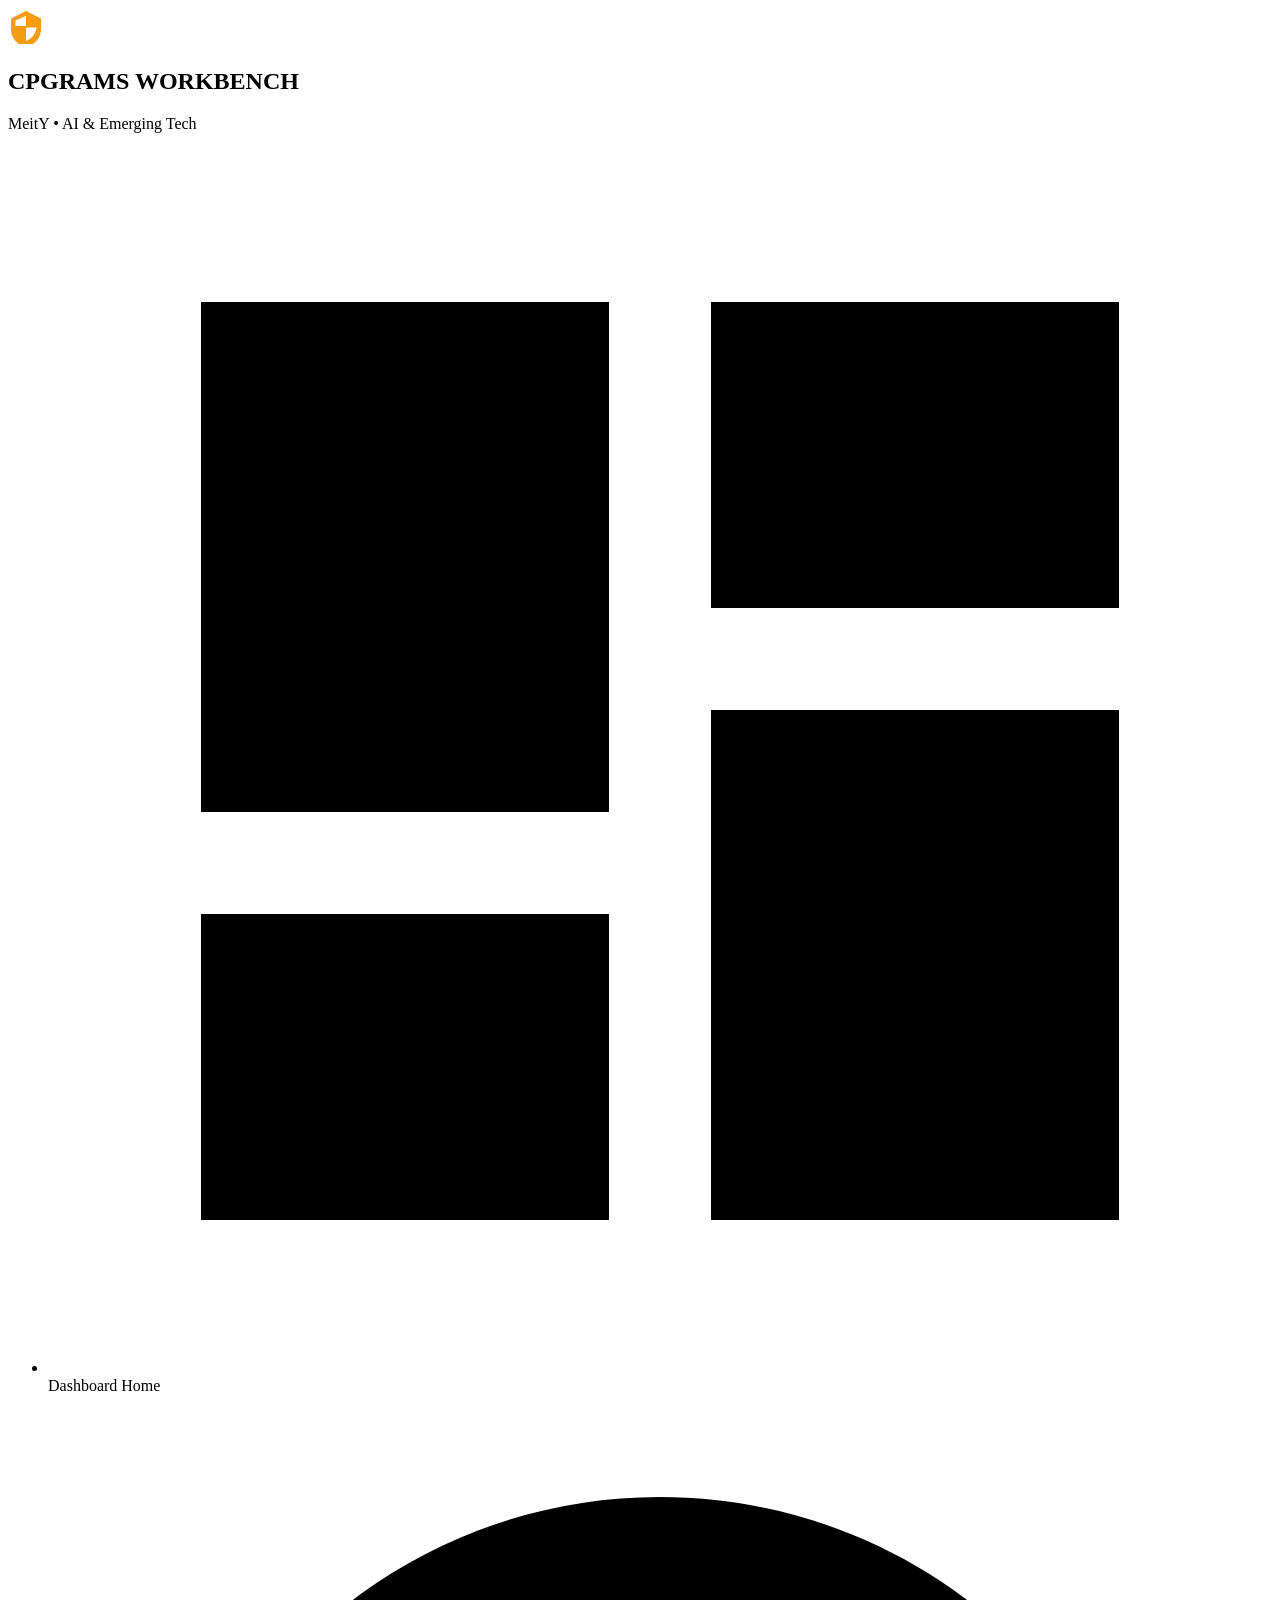
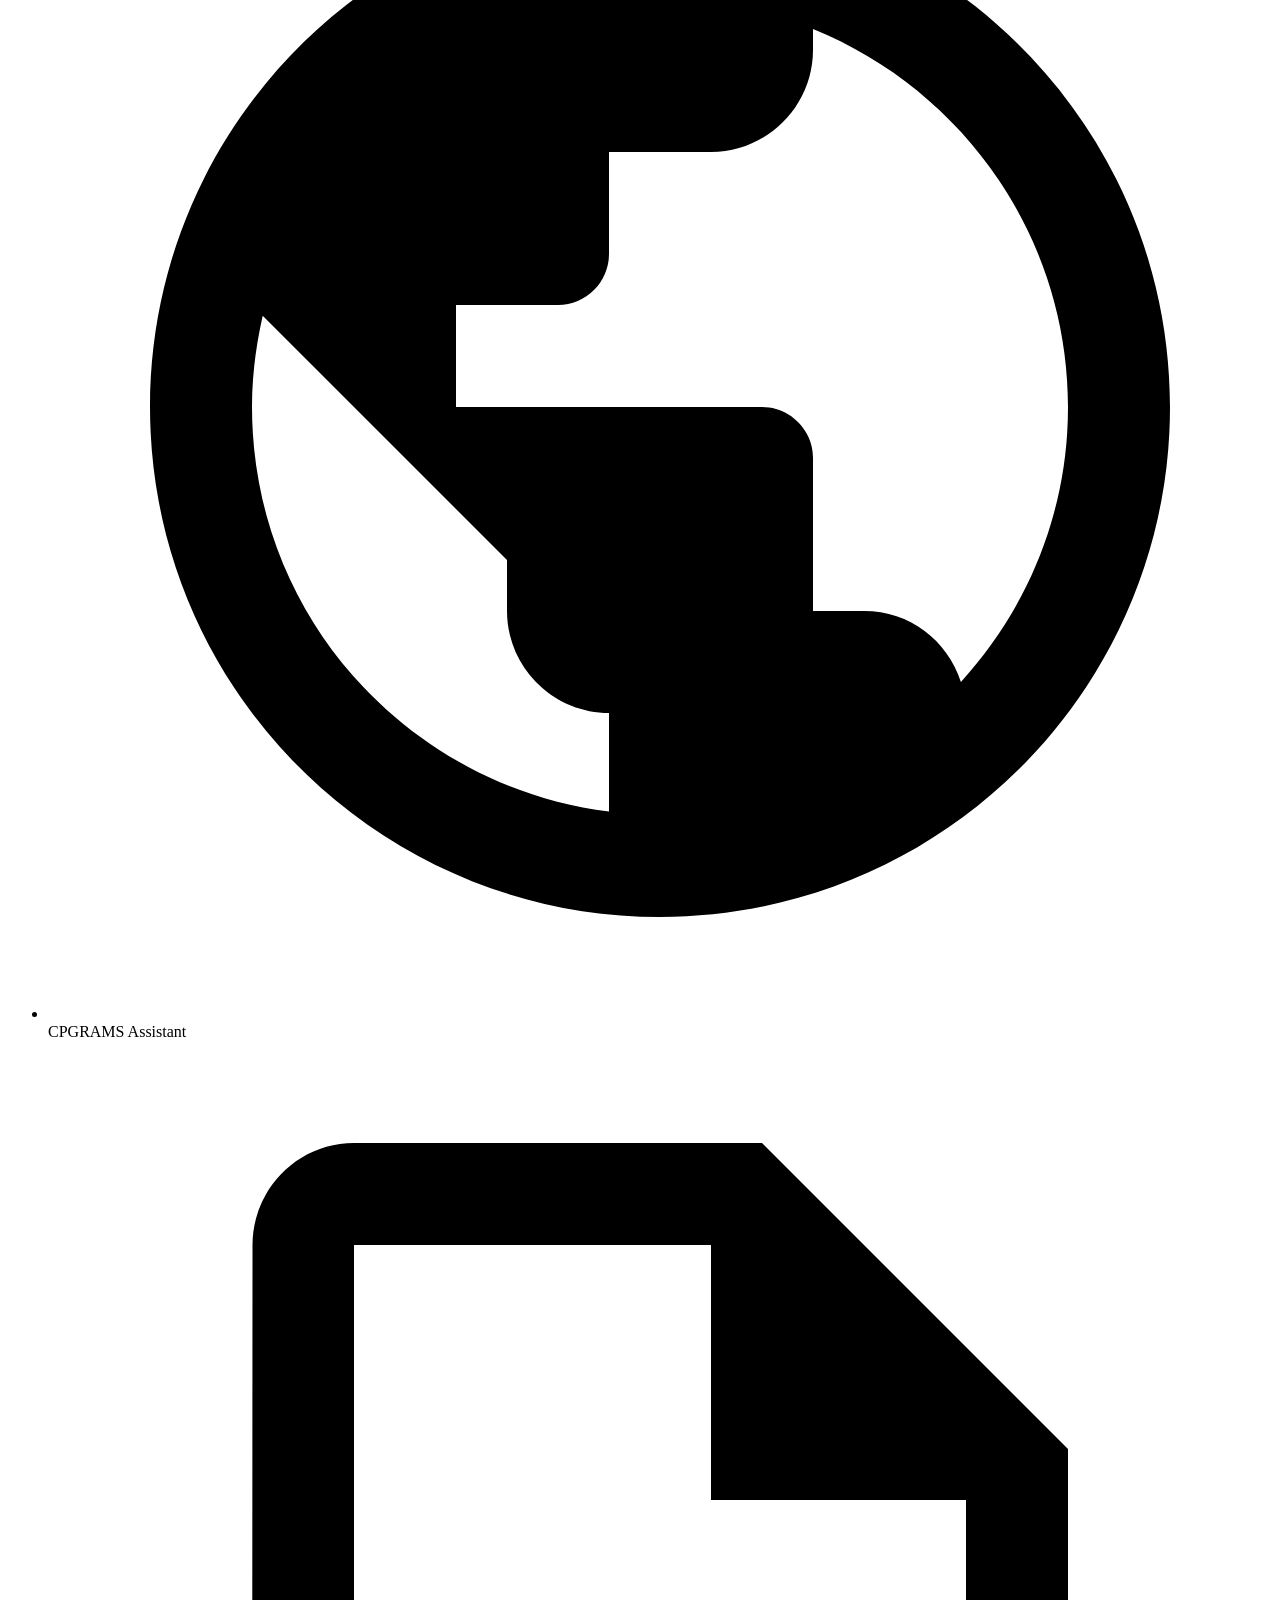
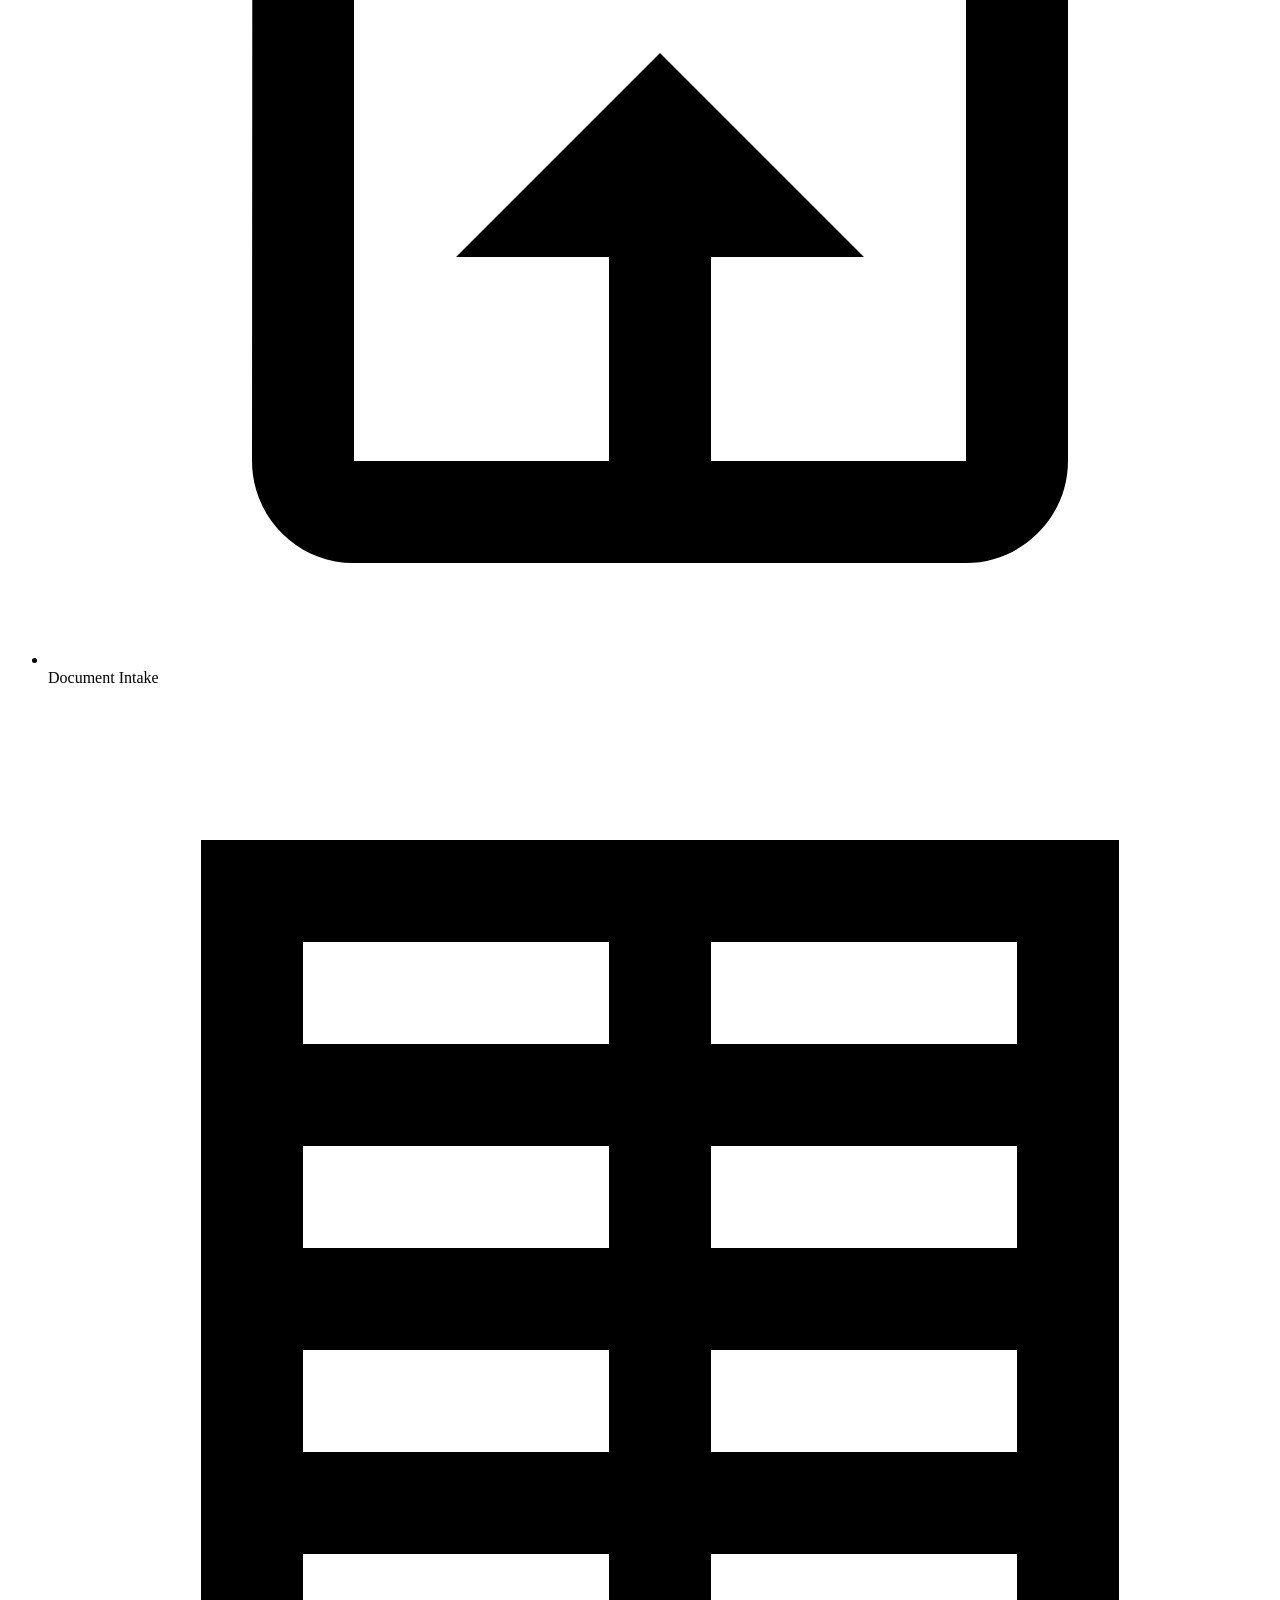
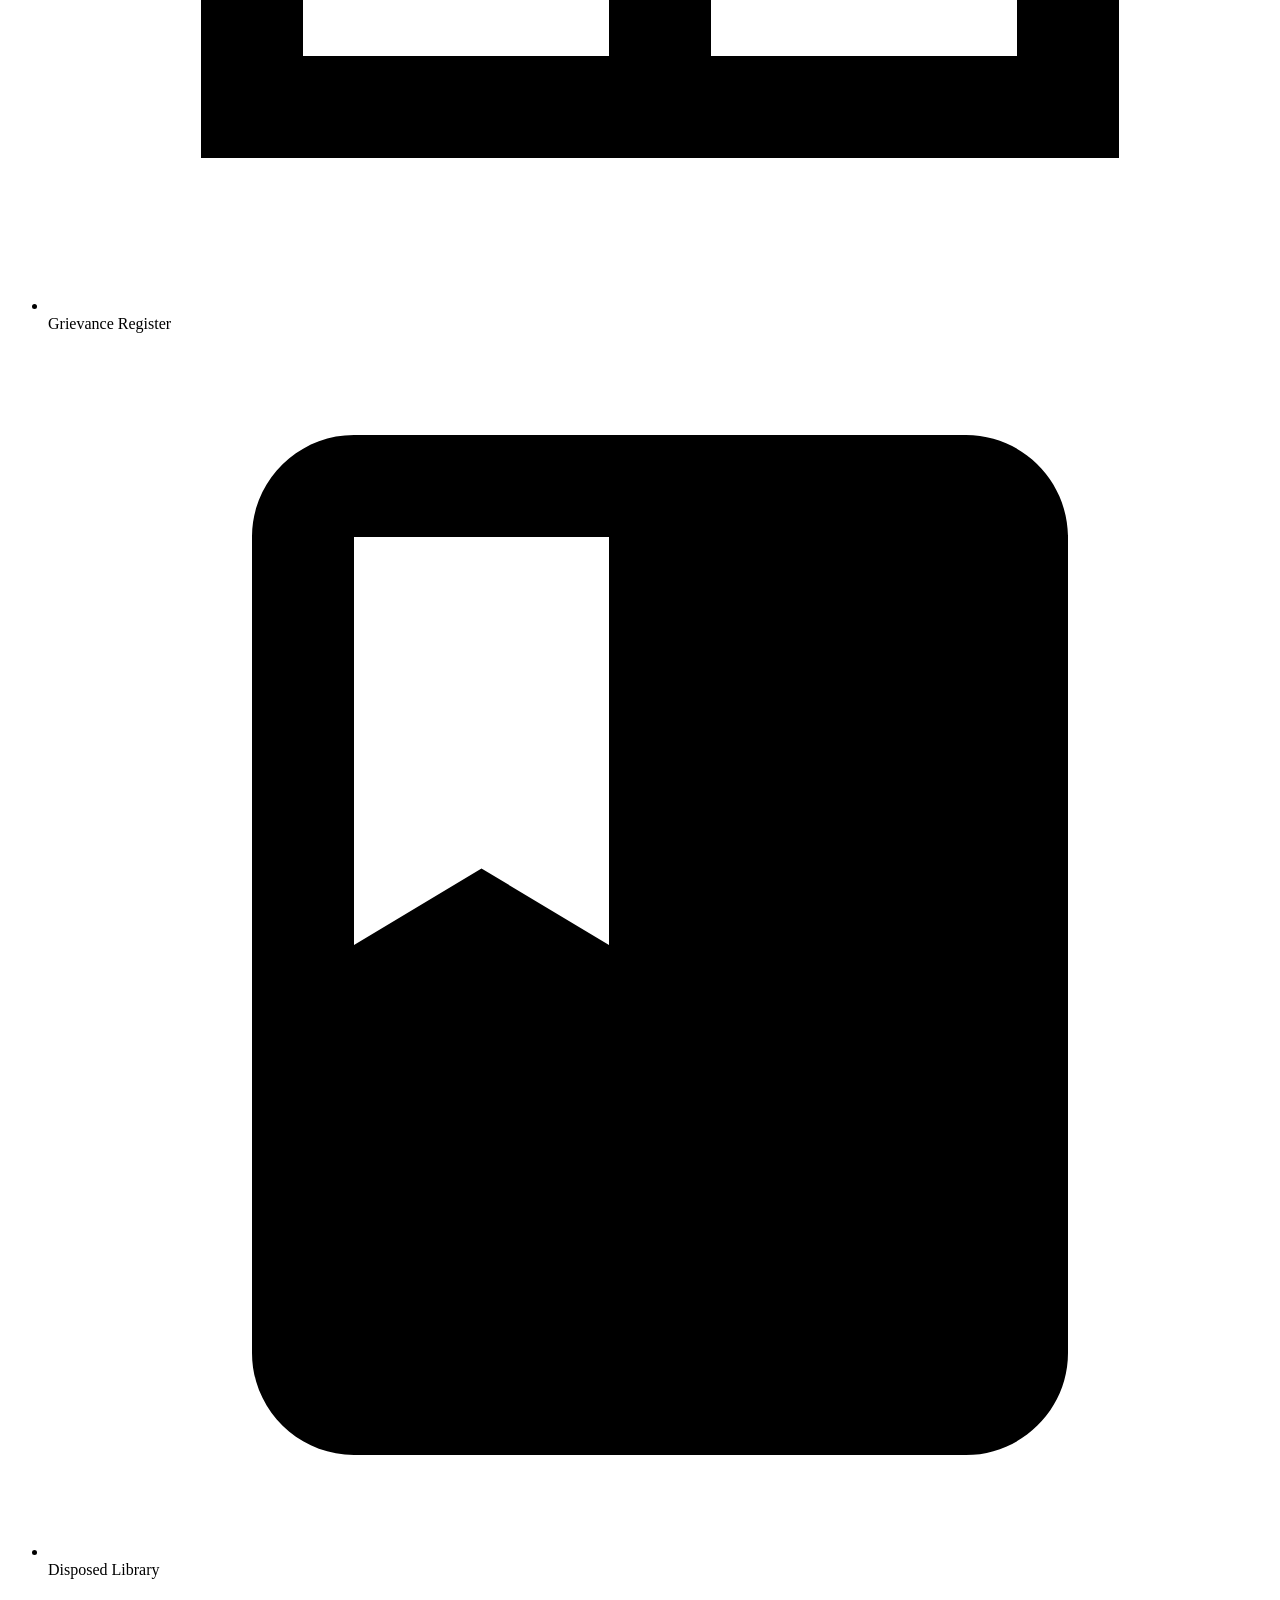
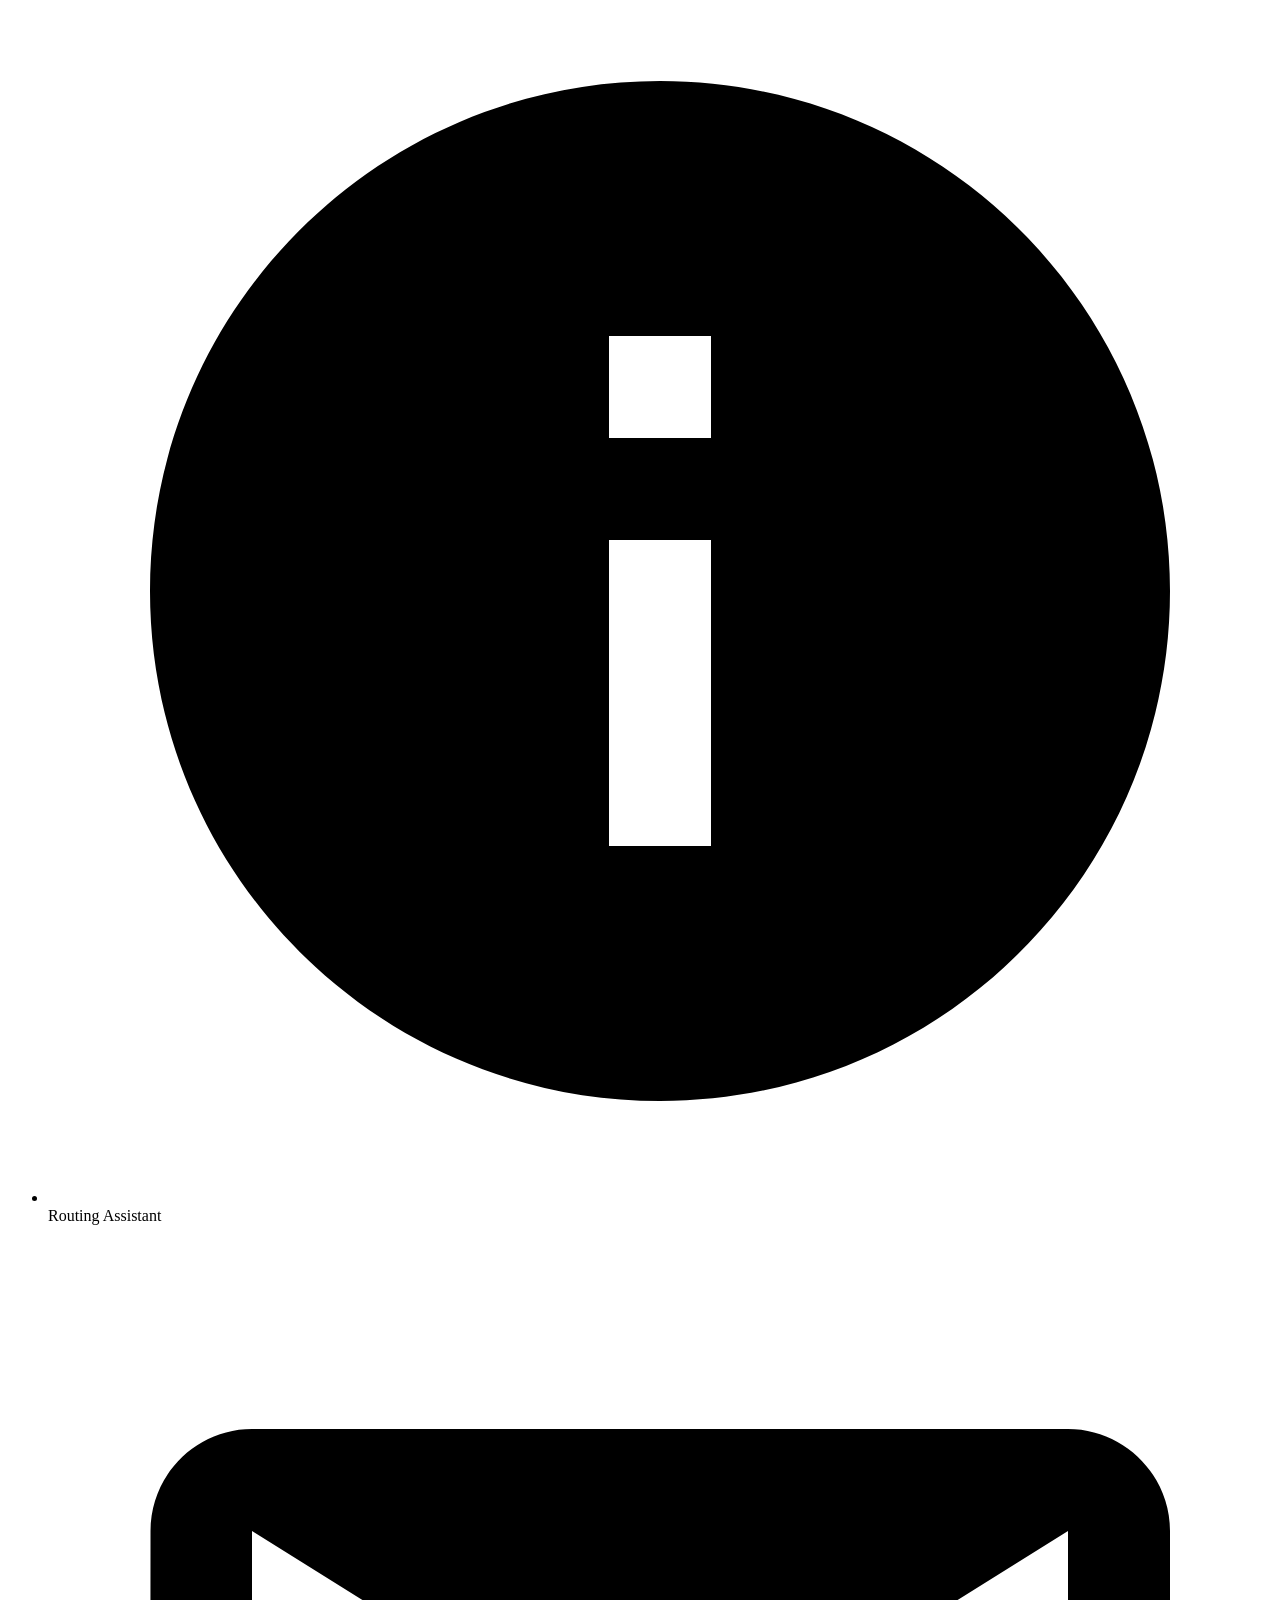
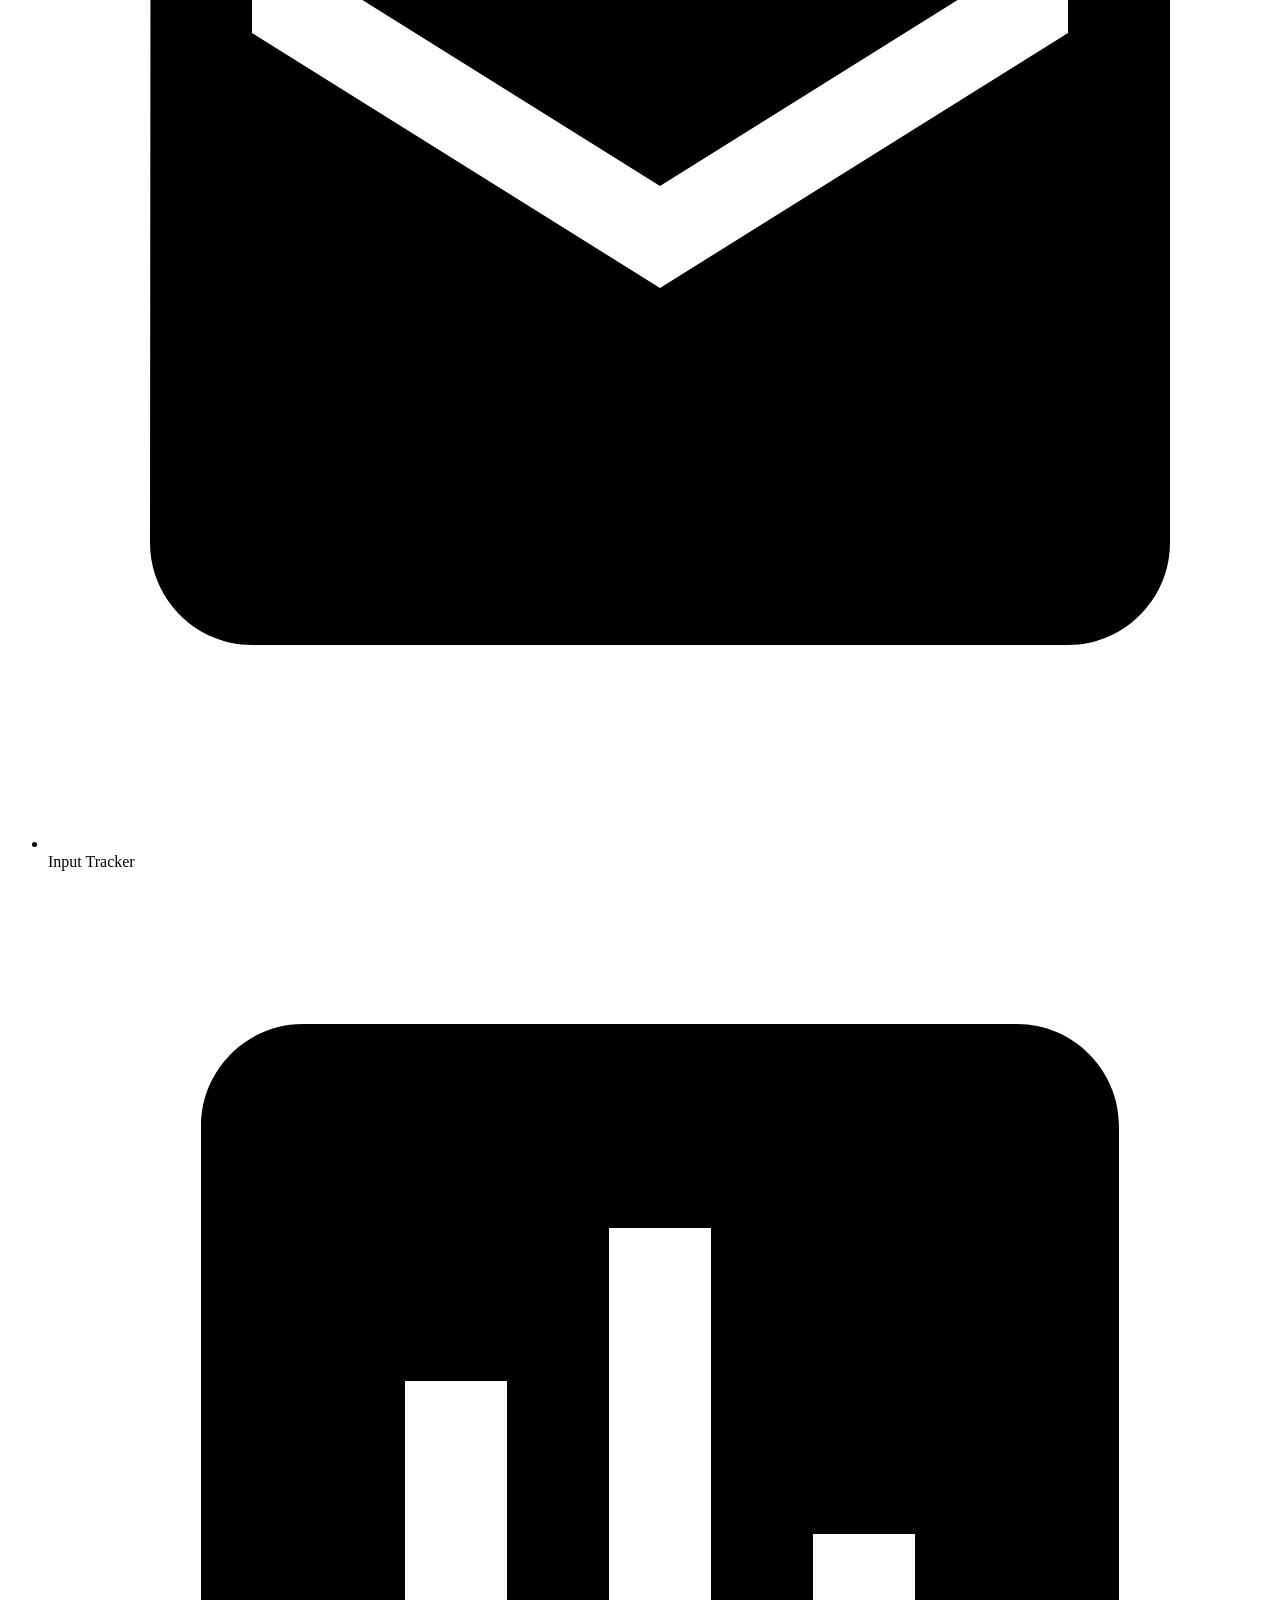
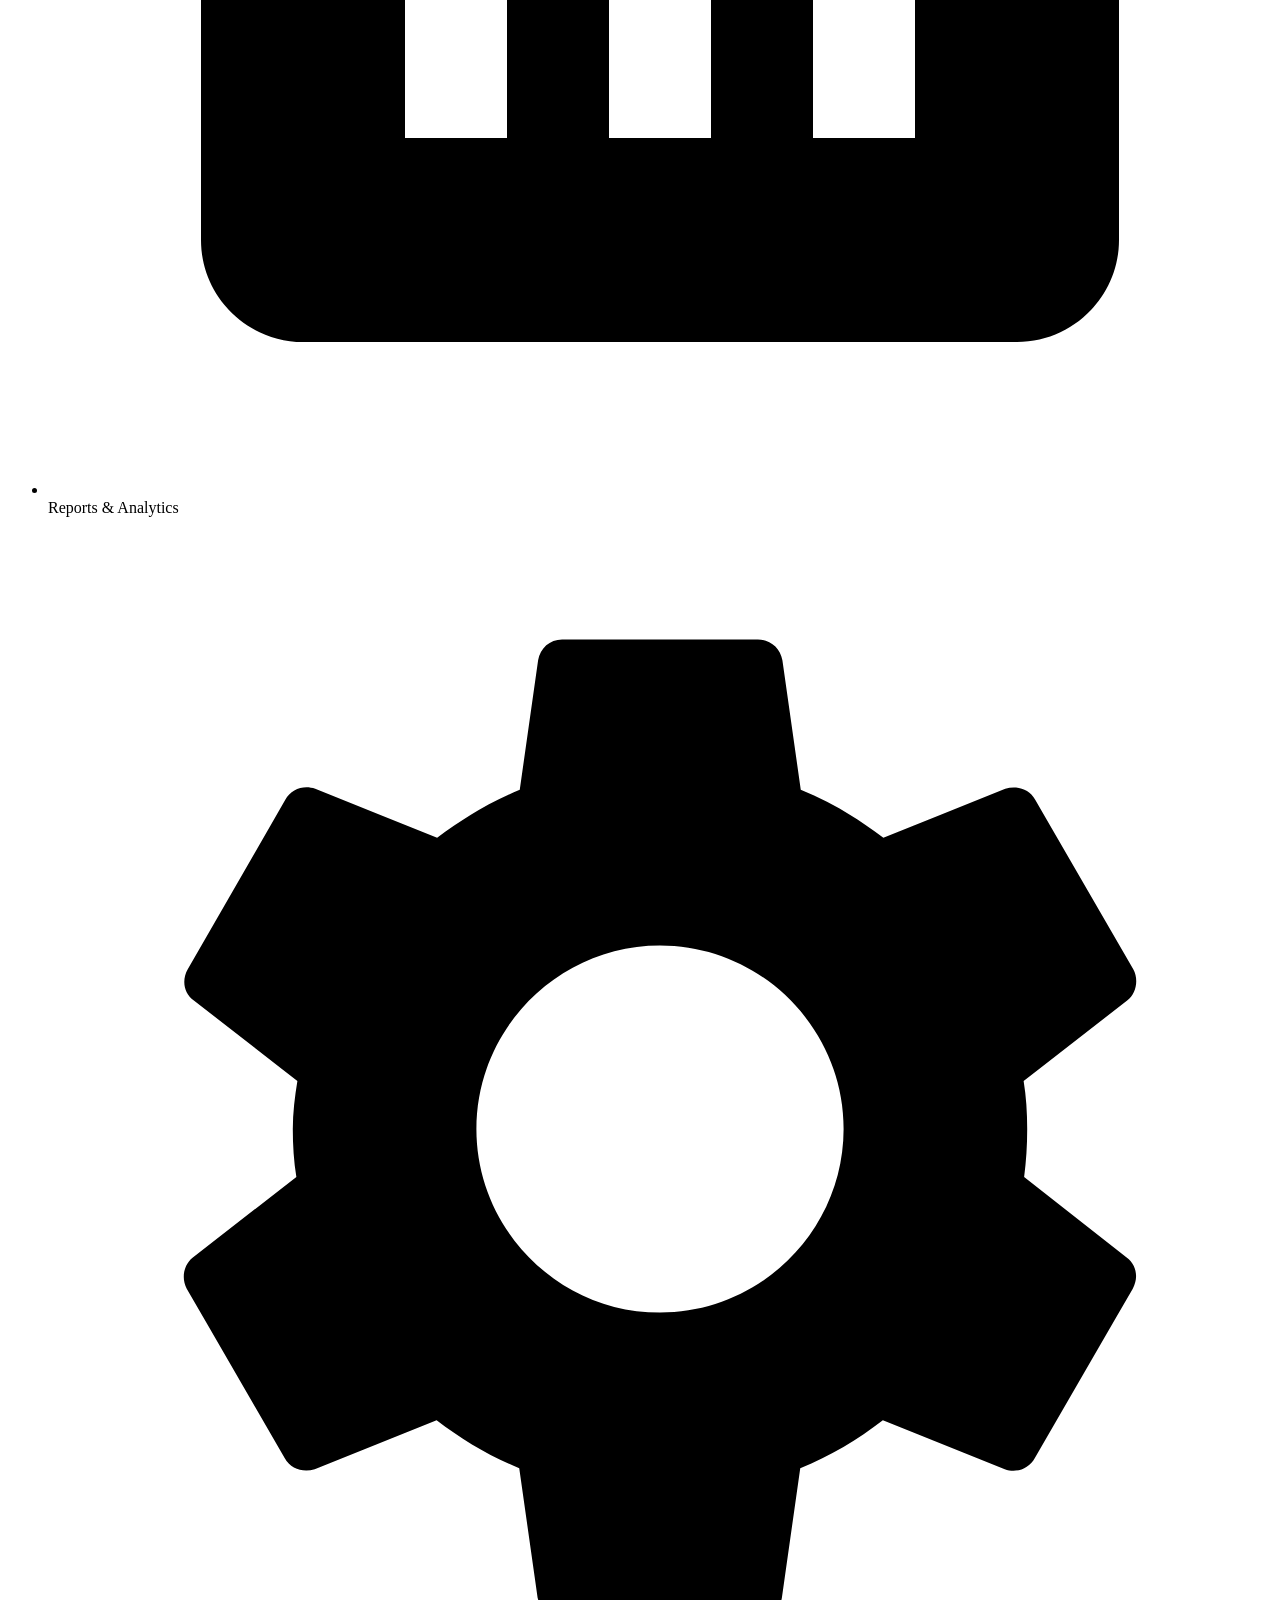
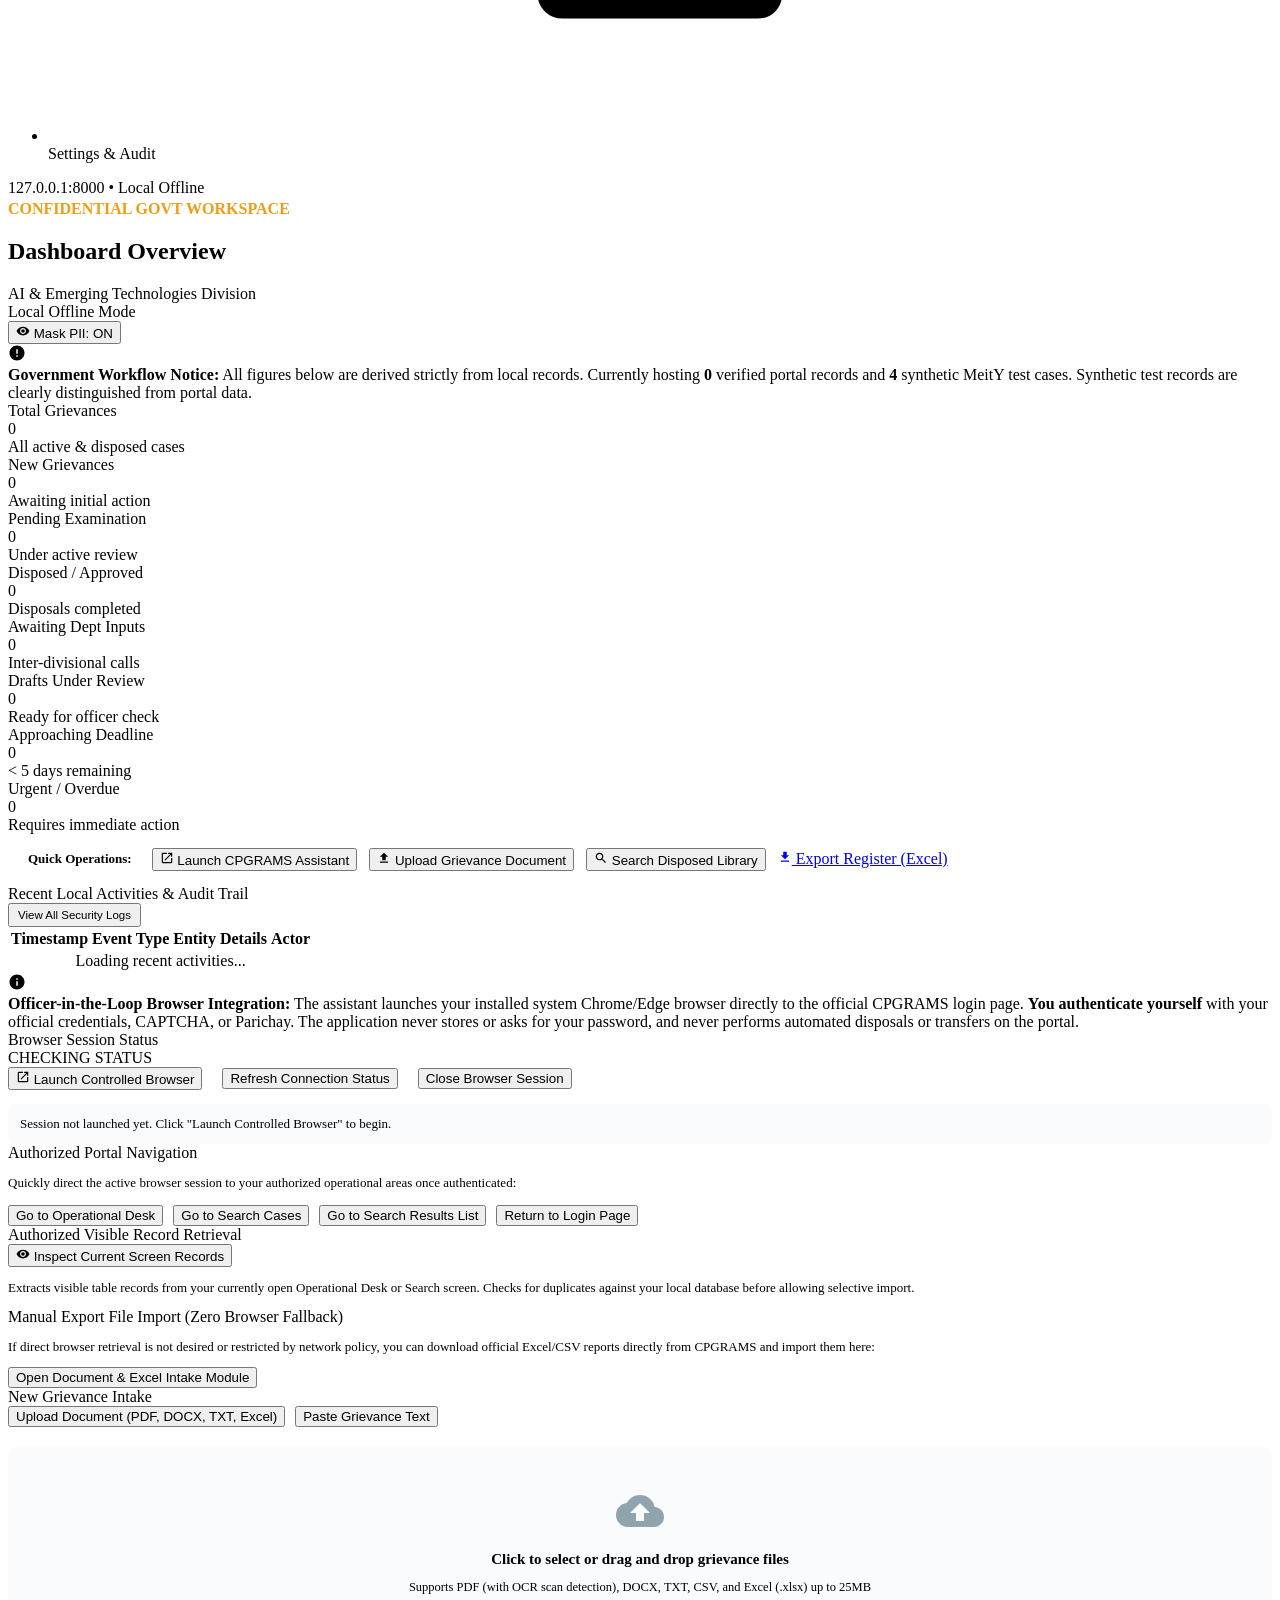
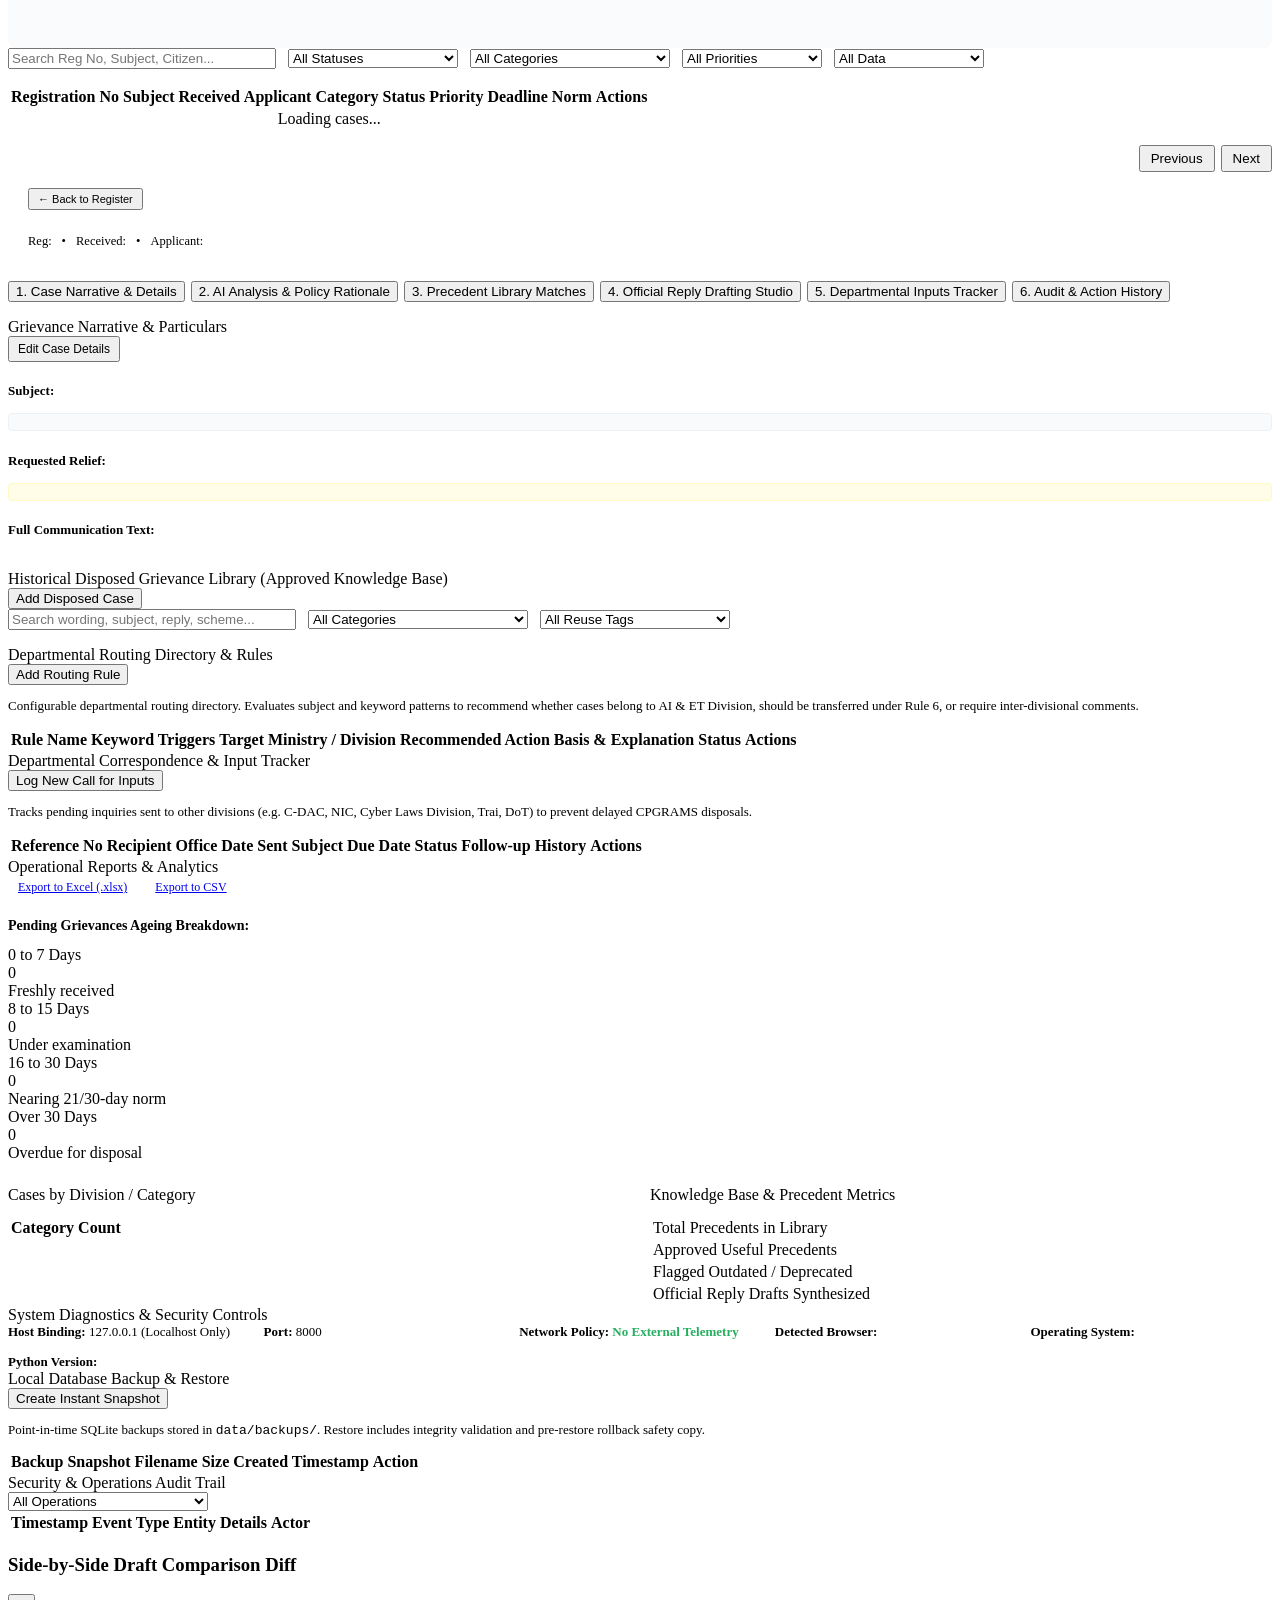
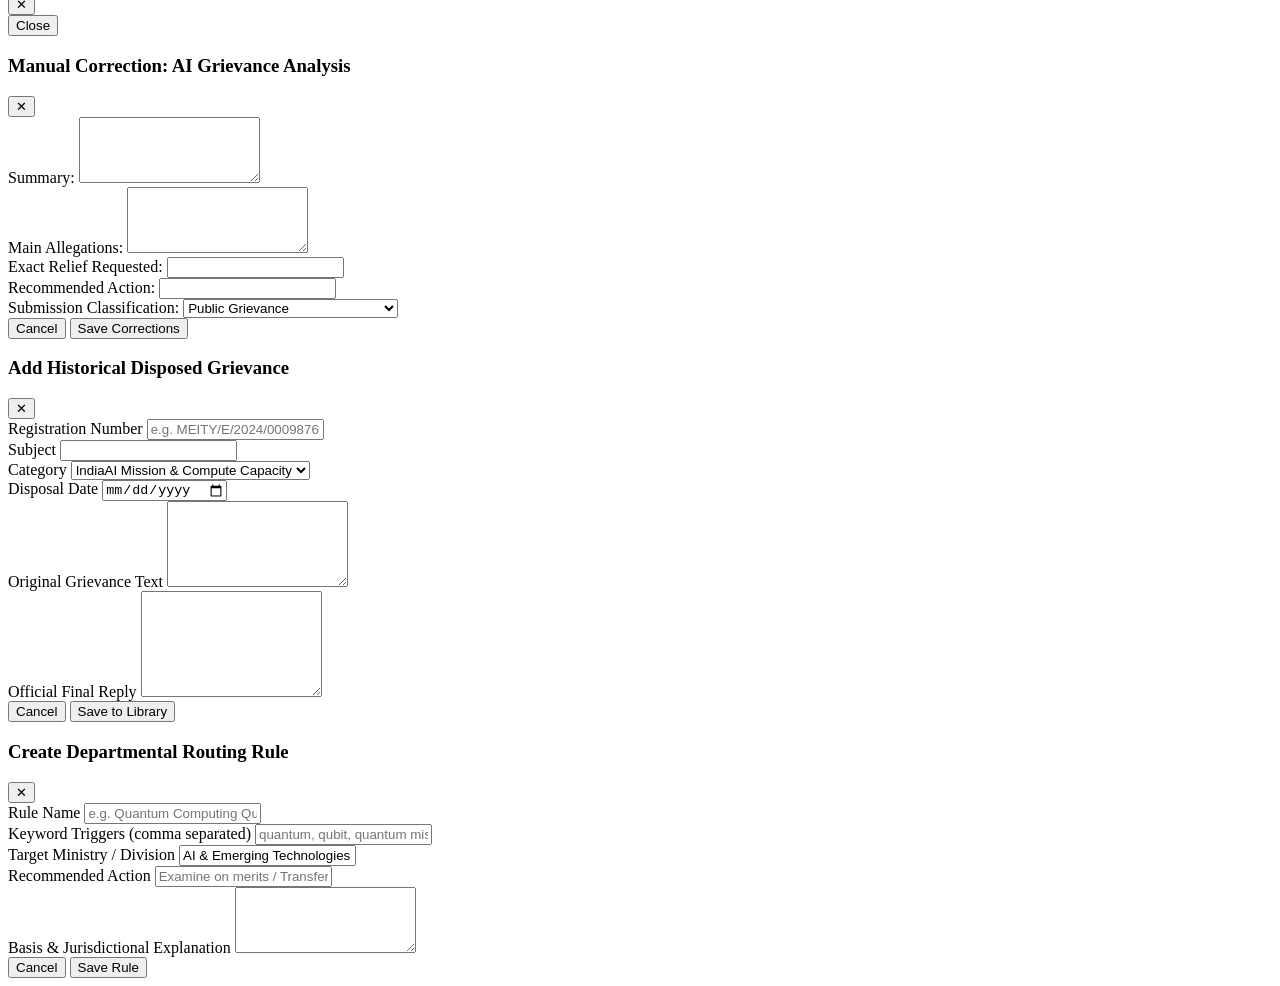
==== frontend/index.html @ 9d03f6ab "feat: complete functional CPGRAMS Personal Workbench for MeitY AI Division" ====
<!DOCTYPE html>
<html lang="en">
<head>
  <meta charset="UTF-8">
  <meta name="viewport" content="width=device-width, initial-scale=1.0">
  <title>CPGRAMS Personal Workbench — AI & Emerging Technologies Division, MeitY</title>
  <link rel="stylesheet" href="/static/css/style.css">
</head>
<body>
  <div class="app-container">
    <!-- Left Navigation Sidebar -->
    <aside class="sidebar">
      <div class="sidebar-header">
        <svg class="emblem" viewBox="0 0 24 24" width="36" height="36" fill="#f39c12">
          <path d="M12 2L2 7v7c0 5.55 3.84 10.74 10 12 6.16-1.26 10-6.45 10-12V7L12 2zm0 10.99h7c-.53 4.12-3.28 7.79-7 8.94V12H5V8.3l7-3.11v7.8z"/>
        </svg>
        <div class="sidebar-header-text">
          <h1>CPGRAMS WORKBENCH</h1>
          <p>MeitY • AI & Emerging Tech</p>
        </div>
      </div>

      <ul class="sidebar-nav">
        <li class="nav-item active" data-view="dashboard">
          <svg viewBox="0 0 24 24"><path d="M3 13h8V3H3v10zm0 8h8v-6H3v6zm10 0h8V11h-8v10zm0-18v6h8V3h-8z"/></svg>
          <span>Dashboard Home</span>
        </li>
        <li class="nav-item" data-view="portal">
          <svg viewBox="0 0 24 24"><path d="M12 2C6.48 2 2 6.48 2 12s4.48 10 10 10 10-4.48 10-10S17.52 2 12 2zm-1 17.93c-3.95-.49-7-3.85-7-7.93 0-.62.08-1.21.21-1.79L9 15v1c0 1.1.9 2 2 2v1.93zm6.9-2.54c-.26-.81-1-1.39-1.9-1.39h-1v-3c0-.55-.45-1-1-1H8v-2h2c.55 0 1-.45 1-1V7h2c1.1 0 2-.9 2-2v-.41c2.93 1.19 5 4.06 5 7.41 0 2.08-.8 3.97-2.1 5.39z"/></svg>
          <span>CPGRAMS Assistant</span>
        </li>
        <li class="nav-item" data-view="intake">
          <svg viewBox="0 0 24 24"><path d="M14 2H6c-1.1 0-1.99.9-1.99 2L4 20c0 1.1.89 2 1.99 2H18c1.1 0 2-.9 2-2V8l-6-6zm4 18H6V4h7v5h5v11zm-6-8l-4 4h3v4h2v-4h3l-4-4z"/></svg>
          <span>Document Intake</span>
        </li>
        <li class="nav-item" data-view="register">
          <svg viewBox="0 0 24 24"><path d="M3 3v18h18V3H3zm8 16H5v-2h6v2zm0-4H5v-2h6v2zm0-4H5V9h6v2zm0-4H5V5h6v2zm8 12h-6v-2h6v2zm0-4h-6v-2h6v2zm0-4h-6V9h6v2zm0-4h-6V5h6v2z"/></svg>
          <span>Grievance Register</span>
        </li>
        <li class="nav-item" data-view="precedents">
          <svg viewBox="0 0 24 24"><path d="M18 2H6c-1.1 0-2 .9-2 2v16c0 1.1.9 2 2 2h12c1.1 0 2-.9 2-2V4c0-1.1-.9-2-2-2zM6 4h5v8l-2.5-1.5L6 12V4z"/></svg>
          <span>Disposed Library</span>
        </li>
        <li class="nav-item" data-view="routing">
          <svg viewBox="0 0 24 24"><path d="M12 2C6.48 2 2 6.48 2 12s4.48 10 10 10 10-4.48 10-10S17.52 2 12 2zm1 15h-2v-6h2v6zm0-8h-2V7h2v2z"/></svg>
          <span>Routing Assistant</span>
        </li>
        <li class="nav-item" data-view="correspondence">
          <svg viewBox="0 0 24 24"><path d="M20 4H4c-1.1 0-1.99.9-1.99 2L2 18c0 1.1.9 2 2 2h16c1.1 0 2-.9 2-2V6c0-1.1-.9-2-2-2zm0 4l-8 5-8-5V6l8 5 8-5v2z"/></svg>
          <span>Input Tracker</span>
        </li>
        <li class="nav-item" data-view="reports">
          <svg viewBox="0 0 24 24"><path d="M19 3H5c-1.1 0-2 .9-2 2v14c0 1.1.9 2 2 2h14c1.1 0 2-.9 2-2V5c0-1.1-.9-2-2-2zM9 17H7v-7h2v7zm4 0h-2V7h2v10zm4 0h-2v-4h2v4z"/></svg>
          <span>Reports & Analytics</span>
        </li>
        <li class="nav-item" data-view="settings">
          <svg viewBox="0 0 24 24"><path d="M19.14 12.94c.04-.3.06-.61.06-.94 0-.32-.02-.64-.07-.94l2.03-1.58c.18-.14.23-.41.12-.61l-1.92-3.32c-.12-.22-.37-.29-.59-.22l-2.39.96c-.5-.38-1.03-.7-1.62-.94l-.36-2.54c-.04-.24-.24-.41-.48-.41h-3.84c-.24 0-.43.17-.47.41l-.36 2.54c-.59.24-1.13.57-1.62.94l-2.39-.96c-.22-.08-.47 0-.59.22L2.74 8.87c-.12.21-.08.47.12.61l2.03 1.58c-.05.3-.09.63-.09.94s.02.64.07.94l-2.03 1.58c-.18.14-.23.41-.12.61l1.92 3.32c.12.22.37.29.59.22l2.39-.96c.5.38 1.03.7 1.62.94l.36 2.54c.05.24.24.41.48.41h3.84c.24 0 .44-.17.47-.41l.36-2.54c.59-.24 1.13-.56 1.62-.94l2.39.96c.22.08.47 0 .59-.22l1.92-3.32c.12-.22.07-.47-.12-.61l-2.01-1.58zM12 15.6c-1.98 0-3.6-1.62-3.6-3.6s1.62-3.6 3.6-3.6 3.6 1.62 3.6 3.6-1.62 3.6-3.6 3.6z"/></svg>
          <span>Settings & Audit</span>
        </li>
      </ul>

      <div class="sidebar-footer">
        <div>127.0.0.1:8000 • Local Offline</div>
        <div style="margin-top: 3px; font-weight: 600; color: #f39c12;">CONFIDENTIAL GOVT WORKSPACE</div>
      </div>
    </aside>

    <!-- Main Content Area -->
    <main class="main-wrapper">
      <!-- Top Application Bar -->
      <header class="top-header">
        <div class="top-header-left">
          <h2 id="current-view-title">Dashboard Overview</h2>
          <span class="badge-division">AI & Emerging Technologies Division</span>
        </div>
        <div class="top-header-right">
          <div class="security-pill">
            <span class="security-pill-dot"></span>
            <span>Local Offline Mode</span>
          </div>
          <button id="pii-toggle-btn" class="pii-toggle-btn" title="Toggle Privacy Masking for Applicant Names & Contacts">
            <svg viewBox="0 0 24 24" width="14" height="14" fill="currentColor"><path d="M12 4.5C7 4.5 2.73 7.61 1 12c1.73 4.39 6 7.5 11 7.5s9.27-3.11 11-7.5c-1.73-4.39-6-7.5-11-7.5zM12 17c-2.76 0-5-2.24-5-5s2.24-5 5-5 5 2.24 5 5-2.24 5-5 5zm0-8c-1.66 0-3 1.34-3 3s1.34 3 3 3 3-1.34 3-3-1.34-3-3-3z"/></svg>
            <span id="pii-toggle-text">Mask PII: ON</span>
          </button>
        </div>
      </header>

      <!-- Workspace Body -->
      <div class="workspace-content">

        <!-- ========================================== -->
        <!-- VIEW 1: DASHBOARD HOME (MODULE A) -->
        <!-- ========================================== -->
        <section id="view-dashboard" class="view-section active-view">
          <!-- Sample Data Distinction Banner -->
          <div class="alert-banner alert-sample">
            <svg viewBox="0 0 24 24" width="18" height="18" fill="currentColor"><path d="M12 2C6.48 2 2 6.48 2 12s4.48 10 10 10 10-4.48 10-10S17.52 2 12 2zm1 15h-2v-2h2v2zm0-4h-2V7h2v6z"/></svg>
            <div>
              <strong>Government Workflow Notice:</strong> All figures below are derived strictly from local records. 
              Currently hosting <span id="dash-real-count" style="font-weight:700;">0</span> verified portal records and <span id="dash-sample-count" style="font-weight:700;">4</span> synthetic MeitY test cases. 
              Synthetic test records are clearly distinguished from portal data.
            </div>
          </div>

          <!-- Stats Grid -->
          <div class="stats-grid">
            <div class="stat-card">
              <div class="stat-label">Total Grievances</div>
              <div class="stat-value" id="stat-total">0</div>
              <div class="stat-subtitle">All active & disposed cases</div>
            </div>
            <div class="stat-card">
              <div class="stat-label">New Grievances</div>
              <div class="stat-value" id="stat-new">0</div>
              <div class="stat-subtitle">Awaiting initial action</div>
            </div>
            <div class="stat-card">
              <div class="stat-label">Pending Examination</div>
              <div class="stat-value" id="stat-pending">0</div>
              <div class="stat-subtitle">Under active review</div>
            </div>
            <div class="stat-card disposed">
              <div class="stat-label">Disposed / Approved</div>
              <div class="stat-value" id="stat-disposed">0</div>
              <div class="stat-subtitle">Disposals completed</div>
            </div>
            <div class="stat-card">
              <div class="stat-label">Awaiting Dept Inputs</div>
              <div class="stat-value" id="stat-inputs">0</div>
              <div class="stat-subtitle">Inter-divisional calls</div>
            </div>
            <div class="stat-card">
              <div class="stat-label">Drafts Under Review</div>
              <div class="stat-value" id="stat-drafts">0</div>
              <div class="stat-subtitle">Ready for officer check</div>
            </div>
            <div class="stat-card approaching">
              <div class="stat-label">Approaching Deadline</div>
              <div class="stat-value" id="stat-approaching">0</div>
              <div class="stat-subtitle">&lt; 5 days remaining</div>
            </div>
            <div class="stat-card urgent">
              <div class="stat-label">Urgent / Overdue</div>
              <div class="stat-value" id="stat-urgent">0</div>
              <div class="stat-subtitle">Requires immediate action</div>
            </div>
          </div>

          <!-- Quick Action Row -->
          <div class="card" style="padding: 14px 20px;">
            <div style="display: flex; gap: 12px; align-items: center; flex-wrap: wrap;">
              <span style="font-size: 13px; font-weight: 700; color: var(--meity-navy); margin-right: 8px;">Quick Operations:</span>
              <button class="btn btn-primary" onclick="App.switchView('portal')">
                <svg viewBox="0 0 24 24" width="14" height="14" fill="currentColor"><path d="M19 19H5V5h7V3H5c-1.11 0-2 .9-2 2v14c0 1.1.89 2 2 2h14c1.1 0 2-.9 2-2v-7h-2v7zM14 3v2h3.59l-9.83 9.83 1.41 1.41L19 6.41V10h2V3h-7z"/></svg>
                Launch CPGRAMS Assistant
              </button>
              <button class="btn btn-outline" onclick="App.switchView('intake')">
                <svg viewBox="0 0 24 24" width="14" height="14" fill="currentColor"><path d="M9 16h6v-6h4l-7-7-7 7h4zm-4 2h14v2H5z"/></svg>
                Upload Grievance Document
              </button>
              <button class="btn btn-outline" onclick="App.switchView('precedents')">
                <svg viewBox="0 0 24 24" width="14" height="14" fill="currentColor"><path d="M15.5 14h-.79l-.28-.27C15.41 12.59 16 11.11 16 9.5 16 5.91 13.09 3 9.5 3S3 5.91 3 9.5 5.91 16 9.5 16c1.61 0 3.09-.59 4.23-1.57l.27.28v.79l5 4.99L20.49 19l-4.99-5zm-6 0C7.01 14 5 11.99 5 9.5S7.01 5 9.5 5 14 7.01 14 9.5 11.99 14 9.5 14z"/></svg>
                Search Disposed Library
              </button>
              <a href="/api/reports/export/xlsx" class="btn btn-outline">
                <svg viewBox="0 0 24 24" width="14" height="14" fill="currentColor"><path d="M19 9h-4V3H9v6H5l7 7 7-7zM5 18v2h14v-2H5z"/></svg>
                Export Register (Excel)
              </a>
            </div>
          </div>

          <!-- Recent Audit Operations Feed -->
          <div class="card">
            <div class="card-header">
              <div class="card-title">Recent Local Activities & Audit Trail</div>
              <button class="btn btn-outline" style="font-size: 11.5px; padding: 4px 8px;" onclick="App.switchView('settings')">View All Security Logs</button>
            </div>
            <div class="table-responsive">
              <table class="data-table">
                <thead>
                  <tr>
                    <th>Timestamp</th>
                    <th>Event Type</th>
                    <th>Entity</th>
                    <th>Details</th>
                    <th>Actor</th>
                  </tr>
                </thead>
                <tbody id="dash-activity-tbody">
                  <tr><td colspan="5" style="text-align:center;">Loading recent activities...</td></tr>
                </tbody>
              </table>
            </div>
          </div>
        </section>

        <!-- ========================================== -->
        <!-- VIEW 2: CPGRAMS PORTAL ASSISTANT (MODULE B) -->
        <!-- ========================================== -->
        <section id="view-portal" class="view-section">
          <div class="alert-banner alert-info">
            <svg viewBox="0 0 24 24" width="18" height="18" fill="currentColor"><path d="M12 2C6.48 2 2 6.48 2 12s4.48 10 10 10 10-4.48 10-10S17.52 2 12 2zm1 15h-2v-6h2v6zm0-8h-2V7h2v2z"/></svg>
            <div>
              <strong>Officer-in-the-Loop Browser Integration:</strong> 
              The assistant launches your installed system Chrome/Edge browser directly to the official CPGRAMS login page.
              <strong>You authenticate yourself</strong> with your official credentials, CAPTCHA, or Parichay.
              The application never stores or asks for your password, and never performs automated disposals or transfers on the portal.
            </div>
          </div>

          <div class="card">
            <div class="card-header">
              <div class="card-title">Browser Session Status</div>
              <span id="portal-session-badge" class="badge badge-sample">CHECKING STATUS</span>
            </div>
            <div style="display: flex; gap: 20px; align-items: center; flex-wrap: wrap;">
              <button id="btn-launch-browser" class="btn btn-primary" onclick="PortalManager.launch()">
                <svg viewBox="0 0 24 24" width="14" height="14" fill="currentColor"><path d="M19 19H5V5h7V3H5c-1.11 0-2 .9-2 2v14c0 1.1.89 2 2 2h14c1.1 0 2-.9 2-2v-7h-2v7zM14 3v2h3.59l-9.83 9.83 1.41 1.41L19 6.41V10h2V3h-7z"/></svg>
                Launch Controlled Browser
              </button>
              <button id="btn-check-status" class="btn btn-outline" onclick="PortalManager.checkStatus()">
                Refresh Connection Status
              </button>
              <button id="btn-close-browser" class="btn btn-danger" onclick="PortalManager.closeSession()">
                Close Browser Session
              </button>
            </div>
            <div id="portal-status-details" style="margin-top: 14px; font-size: 13px; color: var(--text-muted); background: #f8fafc; padding: 12px; border-radius: 6px;">
              Session not launched yet. Click "Launch Controlled Browser" to begin.
            </div>
          </div>

          <!-- Navigation Helpers -->
          <div class="card">
            <div class="card-header">
              <div class="card-title">Authorized Portal Navigation</div>
            </div>
            <p style="font-size: 13px; color: var(--text-muted); margin-bottom: 14px;">
              Quickly direct the active browser session to your authorized operational areas once authenticated:
            </p>
            <div style="display: flex; gap: 10px; flex-wrap: wrap;">
              <button class="btn btn-outline" onclick="PortalManager.navigate('operational_desk')">
                Go to Operational Desk
              </button>
              <button class="btn btn-outline" onclick="PortalManager.navigate('search')">
                Go to Search Cases
              </button>
              <button class="btn btn-outline" onclick="PortalManager.navigate('search_list')">
                Go to Search Results List
              </button>
              <button class="btn btn-outline" onclick="PortalManager.navigate('login')">
                Return to Login Page
              </button>
            </div>
          </div>

          <!-- Screen Inspection & Retrieval -->
          <div class="card">
            <div class="card-header">
              <div class="card-title">Authorized Visible Record Retrieval</div>
              <button class="btn btn-success" onclick="PortalManager.inspectScreen()">
                <svg viewBox="0 0 24 24" width="14" height="14" fill="currentColor"><path d="M12 4.5C7 4.5 2.73 7.61 1 12c1.73 4.39 6 7.5 11 7.5s9.27-3.11 11-7.5c-1.73-4.39-6-7.5-11-7.5zM12 17c-2.76 0-5-2.24-5-5s2.24-5 5-5 5 2.24 5 5-2.24 5-5 5zm0-8c-1.66 0-3 1.34-3 3s1.34 3 3 3 3-1.34 3-3-1.34-3-3-3z"/></svg>
                Inspect Current Screen Records
              </button>
            </div>
            <p style="font-size: 13px; color: var(--text-muted); margin-bottom: 12px;">
              Extracts visible table records from your currently open Operational Desk or Search screen. 
              Checks for duplicates against your local database before allowing selective import.
            </p>

            <div id="portal-records-preview" style="display: none;">
              <div style="display: flex; justify-content: space-between; align-items: center; margin-bottom: 10px;">
                <span id="portal-records-summary" style="font-size: 13px; font-weight: 600;"></span>
                <button class="btn btn-primary" onclick="PortalManager.importSelected()">
                  Import Selected to Workbench
                </button>
              </div>
              <div class="table-responsive">
                <table class="data-table">
                  <thead>
                    <tr>
                      <th style="width: 30px;"><input type="checkbox" id="check-all-portal" onchange="PortalManager.toggleSelectAll(this)"></th>
                      <th>Registration No</th>
                      <th>Subject</th>
                      <th>Complainant</th>
                      <th>Date</th>
                      <th>Status</th>
                      <th>Duplicate Check</th>
                    </tr>
                  </thead>
                  <tbody id="portal-records-tbody"></tbody>
                </table>
              </div>
            </div>
          </div>

          <!-- Fallback Manual Import -->
          <div class="card">
            <div class="card-header">
              <div class="card-title">Manual Export File Import (Zero Browser Fallback)</div>
            </div>
            <p style="font-size: 13px; color: var(--text-muted); margin-bottom: 12px;">
              If direct browser retrieval is not desired or restricted by network policy, you can download official Excel/CSV reports directly from CPGRAMS and import them here:
            </p>
            <button class="btn btn-outline" onclick="App.switchView('intake')">
              Open Document & Excel Intake Module
            </button>
          </div>
        </section>

        <!-- ========================================== -->
        <!-- VIEW 3: INTAKE & PROCESSING (MODULE C) -->
        <!-- ========================================== -->
        <section id="view-intake" class="view-section">
          <div class="card">
            <div class="card-header">
              <div class="card-title">New Grievance Intake</div>
            </div>
            
            <!-- Intake Mode Tabs -->
            <div style="display: flex; gap: 10px; margin-bottom: 20px;">
              <button id="tab-btn-file" class="btn btn-primary" onclick="IntakeManager.setMode('file')">Upload Document (PDF, DOCX, TXT, Excel)</button>
              <button id="tab-btn-text" class="btn btn-outline" onclick="IntakeManager.setMode('text')">Paste Grievance Text</button>
            </div>

            <!-- Mode 1: File Upload -->
            <div id="intake-file-container">
              <div style="border: 2px dashed var(--border-color); padding: 40px; text-align: center; border-radius: 8px; background: #fafbfc; cursor: pointer;" onclick="document.getElementById('intake-file-input').click()">
                <svg viewBox="0 0 24 24" width="48" height="48" fill="#90a4ae"><path d="M19.35 10.04C18.67 6.59 15.64 4 12 4 9.11 4 6.6 5.64 5.35 8.04 2.34 8.36 0 10.91 0 14c0 3.31 2.69 6 6 6h13c2.76 0 5-2.24 5-5 0-2.64-2.05-4.78-4.65-4.96zM14 13v4h-4v-4H7l5-5 5 5h-3z"/></svg>
                <h4 style="margin: 12px 0 4px; font-size: 15px; color: var(--meity-navy);">Click to select or drag and drop grievance files</h4>
                <p style="font-size: 12.5px; color: var(--text-muted);">Supports PDF (with OCR scan detection), DOCX, TXT, CSV, and Excel (.xlsx) up to 25MB</p>
                <input type="file" id="intake-file-input" style="display: none;" onchange="IntakeManager.handleFileSelect(this)">
              </div>
            </div>

            <!-- Mode 2: Pasted Text -->
            <div id="intake-text-container" style="display: none;">
              <div class="form-group">
                <label class="form-label">Paste Raw Grievance Text / Application Notice:</label>
                <textarea id="intake-pasted-text" class="form-control" style="min-height: 200px;" placeholder="Paste grievance communication text including registration number, complainant details, and requested relief..."></textarea>
              </div>
              <button class="btn btn-primary" onclick="IntakeManager.parsePastedText()">Extract Entities & Verify</button>
            </div>
          </div>

          <!-- Extraction Verification Card (shown after parse) -->
          <div id="intake-preview-card" class="card" style="display: none;">
            <div class="card-header">
              <div class="card-title">Extracted Grievance Data — Officer Verification</div>
              <span id="intake-dup-badge" class="badge badge-sample"></span>
            </div>
            <p style="font-size: 12.5px; color: var(--text-muted); margin-bottom: 16px;">
              Review and correct extracted fields before committing to database. Treated as untrusted input.
            </p>

            <div style="display: grid; grid-template-columns: 1fr 1fr; gap: 14px;">
              <div class="form-group">
                <label class="form-label">Registration Number</label>
                <input type="text" id="intake-field-reg" class="form-control">
              </div>
              <div class="form-group">
                <label class="form-label">Date Received</label>
                <input type="date" id="intake-field-date" class="form-control">
              </div>
              <div class="form-group">
                <label class="form-label">Applicant Name</label>
                <input type="text" id="intake-field-name" class="form-control">
              </div>
              <div class="form-group">
                <label class="form-label">Applicant Contact (Email / Phone)</label>
                <input type="text" id="intake-field-contact" class="form-control">
              </div>
              <div class="form-group" style="grid-column: span 2;">
                <label class="form-label">Subject</label>
                <input type="text" id="intake-field-subject" class="form-control">
              </div>
              <div class="form-group">
                <label class="form-label">Category</label>
                <select id="intake-field-category" class="form-control">
                  <option value="AI & Emerging Technologies">AI & Emerging Technologies</option>
                  <option value="IndiaAI Mission & Compute Capacity">IndiaAI Mission & Compute Capacity</option>
                  <option value="Deepfake & Synthetic Media">Deepfake & Synthetic Media</option>
                  <option value="Data Protection & Privacy">Data Protection & Privacy</option>
                  <option value="AI Safety & Ethics">AI Safety & Ethics</option>
                  <option value="Startups & R&D Innovation">Startups & R&D Innovation</option>
                  <option value="General Public">General Public</option>
                </select>
              </div>
              <div class="form-group">
                <label class="form-label">Priority</label>
                <select id="intake-field-priority" class="form-control">
                  <option value="Normal">Normal (21 Days)</option>
                  <option value="High">High</option>
                  <option value="Urgent">Urgent (&lt; 7 Days)</option>
                </select>
              </div>
              <div class="form-group" style="grid-column: span 2;">
                <label class="form-label">Requested Relief</label>
                <textarea id="intake-field-relief" class="form-control" style="min-height: 70px;"></textarea>
              </div>
              <div class="form-group" style="grid-column: span 2;">
                <label class="form-label">Full Grievance Text</label>
                <textarea id="intake-field-text" class="form-control" style="min-height: 140px;"></textarea>
              </div>
            </div>

            <div style="display: flex; justify-content: flex-end; gap: 10px; margin-top: 14px;">
              <button class="btn btn-outline" onclick="IntakeManager.cancelPreview()">Cancel</button>
              <button class="btn btn-success" onclick="IntakeManager.confirmIntake()">Confirm & Save to Register</button>
            </div>
          </div>
        </section>

        <!-- ========================================== -->
        <!-- VIEW 4: GRIEVANCE REGISTER (MODULE D) -->
        <!-- ========================================== -->
        <section id="view-register" class="view-section">
          <div class="card">
            <!-- Filter Bar -->
            <div style="display: flex; gap: 12px; margin-bottom: 16px; flex-wrap: wrap; align-items: center;">
              <input type="text" id="reg-search-input" class="form-control" style="width: 260px;" placeholder="Search Reg No, Subject, Citizen..." oninput="RegisterManager.handleSearch()">
              
              <select id="reg-filter-status" class="form-control" style="width: 170px;" onchange="RegisterManager.loadRegister()">
                <option value="All">All Statuses</option>
                <option value="New">New</option>
                <option value="Under Examination">Under Examination</option>
                <option value="Awaiting Inputs">Awaiting Inputs</option>
                <option value="Draft Prepared">Draft Prepared</option>
                <option value="Approved for Disposal">Approved for Disposal</option>
                <option value="Disposed">Disposed</option>
              </select>

              <select id="reg-filter-category" class="form-control" style="width: 200px;" onchange="RegisterManager.loadRegister()">
                <option value="All">All Categories</option>
                <option value="IndiaAI Mission & Compute Capacity">IndiaAI Mission</option>
                <option value="Deepfake & Synthetic Media">Deepfake & Synthetic</option>
                <option value="Data Protection & Privacy">Data Protection</option>
                <option value="AI Safety & Ethics">AI Safety</option>
                <option value="Startups & R&D Innovation">Startups & R&D</option>
                <option value="AI Governance & Policy">AI Governance</option>
              </select>

              <select id="reg-filter-priority" class="form-control" style="width: 140px;" onchange="RegisterManager.loadRegister()">
                <option value="All">All Priorities</option>
                <option value="Urgent">Urgent</option>
                <option value="High">High</option>
                <option value="Normal">Normal</option>
              </select>

              <select id="reg-filter-sample" class="form-control" style="width: 150px;" onchange="RegisterManager.loadRegister()">
                <option value="All">All Data</option>
                <option value="false">Portal Records Only</option>
                <option value="true">Sample Records</option>
              </select>
            </div>

            <!-- Register Table -->
            <div class="table-responsive">
              <table class="data-table">
                <thead>
                  <tr>
                    <th>Registration No</th>
                    <th>Subject</th>
                    <th>Received</th>
                    <th>Applicant</th>
                    <th>Category</th>
                    <th>Status</th>
                    <th>Priority</th>
                    <th>Deadline Norm</th>
                    <th>Actions</th>
                  </tr>
                </thead>
                <tbody id="register-tbody">
                  <tr><td colspan="9" style="text-align: center;">Loading cases...</td></tr>
                </tbody>
              </table>
            </div>

            <!-- Pagination -->
            <div style="display: flex; justify-content: space-between; align-items: center; margin-top: 14px;">
              <span id="register-count-label" style="font-size: 12.5px; color: var(--text-muted);"></span>
              <div style="display: flex; gap: 6px;">
                <button id="reg-prev-btn" class="btn btn-outline" style="padding: 4px 10px;" onclick="RegisterManager.prevPage()">Previous</button>
                <button id="reg-next-btn" class="btn btn-outline" style="padding: 4px 10px;" onclick="RegisterManager.nextPage()">Next</button>
              </div>
            </div>
          </div>
        </section>

        <!-- ========================================== -->
        <!-- VIEW 5: CASE DETAIL WORKSPACE (MODULES D, F, G, H, I) -->
        <!-- ========================================== -->
        <section id="view-detail" class="view-section">
          <!-- Case Header Banner -->
          <div class="card" style="padding: 16px 20px; margin-bottom: 16px;">
            <div style="display: flex; justify-content: space-between; align-items: center; flex-wrap: wrap; gap: 10px;">
              <div>
                <button class="btn btn-outline" style="padding: 3px 8px; font-size: 11px; margin-bottom: 6px;" onclick="App.switchView('register')">
                  ← Back to Register
                </button>
                <h3 id="case-header-title" style="font-size: 18px; color: var(--meity-navy); font-weight: 700;"></h3>
                <div style="display: flex; gap: 10px; align-items: center; margin-top: 4px; font-size: 12.5px; color: var(--text-muted);">
                  <span>Reg: <strong id="case-header-reg" style="color: var(--meity-blue);"></strong></span>
                  <span>•</span>
                  <span>Received: <strong id="case-header-date"></strong></span>
                  <span>•</span>
                  <span>Applicant: <strong id="case-header-applicant"></strong></span>
                  <span id="case-header-sample-badge"></span>
                </div>
              </div>
              <div style="display: flex; gap: 10px; align-items: center;">
                <span id="case-header-status-badge"></span>
                <span id="case-header-deadline-badge"></span>
              </div>
            </div>
          </div>

          <!-- Case Workspace Tabs -->
          <div style="display: flex; gap: 6px; border-bottom: 2px solid var(--border-color); margin-bottom: 16px;">
            <button class="btn btn-outline case-tab active" data-tab="tab-case-narrative" onclick="CaseWorkspace.switchTab('tab-case-narrative')">
              1. Case Narrative & Details
            </button>
            <button class="btn btn-outline case-tab" data-tab="tab-case-analysis" onclick="CaseWorkspace.switchTab('tab-case-analysis')">
              2. AI Analysis & Policy Rationale
            </button>
            <button class="btn btn-outline case-tab" data-tab="tab-case-precedents" onclick="CaseWorkspace.switchTab('tab-case-precedents')">
              3. Precedent Library Matches
            </button>
            <button class="btn btn-outline case-tab" data-tab="tab-case-drafting" onclick="CaseWorkspace.switchTab('tab-case-drafting')">
              4. Official Reply Drafting Studio
            </button>
            <button class="btn btn-outline case-tab" data-tab="tab-case-correspondence" onclick="CaseWorkspace.switchTab('tab-case-correspondence')">
              5. Departmental Inputs Tracker
            </button>
            <button class="btn btn-outline case-tab" data-tab="tab-case-history" onclick="CaseWorkspace.switchTab('tab-case-history')">
              6. Audit & Action History
            </button>
          </div>

          <!-- TAB 1: Case Narrative -->
          <div id="tab-case-narrative" class="case-tab-content">
            <div class="card">
              <div class="card-header">
                <div class="card-title">Grievance Narrative & Particulars</div>
                <button class="btn btn-outline" style="font-size: 12px; padding: 4px 8px;" onclick="CaseWorkspace.openEditModal()">Edit Case Details</button>
              </div>
              <div style="margin-bottom: 16px;">
                <h5 style="font-size: 13px; font-weight: 700; color: var(--meity-navy); margin-bottom: 4px;">Subject:</h5>
                <p id="detail-subject" style="font-size: 14px; background: #f8fafc; padding: 8px 12px; border-radius: 4px; border: 1px solid #edf0f5;"></p>
              </div>
              <div style="margin-bottom: 16px;">
                <h5 style="font-size: 13px; font-weight: 700; color: var(--meity-navy); margin-bottom: 4px;">Requested Relief:</h5>
                <p id="detail-relief" style="font-size: 13.5px; background: #fffde7; padding: 8px 12px; border-radius: 4px; border: 1px solid #fff9c4; color: #7f6000;"></p>
              </div>
              <div>
                <h5 style="font-size: 13px; font-weight: 700; color: var(--meity-navy); margin-bottom: 4px;">Full Communication Text:</h5>
                <div id="detail-text" style="font-size: 13.5px; line-height: 1.6; background: #ffffff; padding: 14px; border-radius: 4px; border: 1px solid var(--border-color); white-space: pre-wrap;"></div>
              </div>
            </div>
          </div>

          <!-- TAB 2: AI Analysis (Module F) -->
          <div id="tab-case-analysis" class="case-tab-content" style="display: none;">
            <div class="card">
              <div class="card-header">
                <div class="card-title">12-Point Structured Grievance Analysis</div>
                <div style="display: flex; gap: 8px;">
                  <button class="btn btn-outline" style="font-size: 12px; padding: 4px 8px;" onclick="CaseWorkspace.openAnalysisEditModal()">Manual Correction</button>
                  <button class="btn btn-primary" style="font-size: 12px; padding: 4px 8px;" onclick="CaseWorkspace.refreshAnalysis()">Re-analyze</button>
                </div>
              </div>

              <!-- Senior Review Warning if flagged -->
              <div id="analysis-senior-review-box" class="alert-banner alert-warning" style="display: none;">
                <svg viewBox="0 0 24 24" width="18" height="18" fill="currentColor"><path d="M1 21h22L12 2 1 21zm12-3h-2v-2h2v2zm0-4h-2v-4h2v4z"/></svg>
                <div>
                  <strong>SENIOR OFFICER REVIEW REQUIRED:</strong>
                  <div id="analysis-senior-review-reasons"></div>
                </div>
              </div>

              <div style="display: grid; grid-template-columns: 1fr 1fr; gap: 16px;">
                <div style="grid-column: span 2;">
                  <h5 style="font-size: 12.5px; font-weight: 700; color: var(--meity-navy); text-transform: uppercase;">1. Concise Summary</h5>
                  <p id="an-summary" style="font-size: 13.5px; margin-top: 3px;"></p>
                </div>
                <div>
                  <h5 style="font-size: 12.5px; font-weight: 700; color: var(--meity-navy); text-transform: uppercase;">2. Main Allegations</h5>
                  <div id="an-allegations" style="font-size: 13px; margin-top: 3px; white-space: pre-line;"></div>
                </div>
                <div>
                  <h5 style="font-size: 12.5px; font-weight: 700; color: var(--meity-navy); text-transform: uppercase;">3. Exact Relief Requested</h5>
                  <p id="an-relief" style="font-size: 13px; margin-top: 3px; color: var(--meity-blue); font-weight: 600;"></p>
                </div>
                <div>
                  <h5 style="font-size: 12.5px; font-weight: 700; color: var(--meity-navy); text-transform: uppercase;">4. Facts, Dates & Reference IDs</h5>
                  <p id="an-facts" style="font-size: 13px; margin-top: 3px;"></p>
                </div>
                <div>
                  <h5 style="font-size: 12.5px; font-weight: 700; color: var(--meity-navy); text-transform: uppercase;">5. Policy & Statutory Issues</h5>
                  <div id="an-policy" style="font-size: 13px; margin-top: 3px; white-space: pre-line;"></div>
                </div>
                <div>
                  <h5 style="font-size: 12.5px; font-weight: 700; color: var(--meity-navy); text-transform: uppercase;">6. Submission Type & Classification</h5>
                  <p id="an-subtype" style="font-size: 13.5px; margin-top: 3px; font-weight: 700; color: #155724;"></p>
                </div>
                <div>
                  <h5 style="font-size: 12.5px; font-weight: 700; color: var(--meity-navy); text-transform: uppercase;">7. Departmental Routing Recommendation</h5>
                  <p id="an-routing" style="font-size: 13.5px; margin-top: 3px; font-weight: 600; color: var(--meity-blue);"></p>
                </div>
                <div>
                  <h5 style="font-size: 12.5px; font-weight: 700; color: var(--meity-navy); text-transform: uppercase;">8. Recommended Next Action</h5>
                  <p id="an-action" style="font-size: 13.5px; margin-top: 3px; font-weight: 700;"></p>
                </div>
                <div>
                  <h5 style="font-size: 12.5px; font-weight: 700; color: var(--meity-navy); text-transform: uppercase;">9. Analysis Confidence</h5>
                  <p id="an-confidence" style="font-size: 13px; margin-top: 3px;"></p>
                </div>
                <div style="grid-column: span 2;">
                  <h5 style="font-size: 12.5px; font-weight: 700; color: var(--meity-navy); text-transform: uppercase;">10. Missing Information & Verification Checks</h5>
                  <div id="an-missing" style="font-size: 13px; margin-top: 3px; color: #856404; white-space: pre-line;"></div>
                </div>
              </div>
            </div>
          </div>

          <!-- TAB 3: Precedents (Module E & I) -->
          <div id="tab-case-precedents" class="case-tab-content" style="display: none;">
            <div class="card">
              <div class="card-header">
                <div class="card-title">Matching Disposed Grievances (Semantic Vector Search)</div>
                <button class="btn btn-outline" style="font-size: 12px; padding: 4px 8px;" onclick="CaseWorkspace.runSemanticPrecedentSearch()">Refresh Matching</button>
              </div>
              <p style="font-size: 13px; color: var(--text-muted); margin-bottom: 14px;">
                Matches against previously disposed CPGRAMS cases using local TF-IDF cosine similarity.
                Select relevant precedents to synthesize into your official draft reply.
              </p>
              <div id="case-precedents-list"></div>
            </div>
          </div>

          <!-- TAB 4: Drafting Studio (Module H) -->
          <div id="tab-case-drafting" class="case-tab-content" style="display: none;">
            <div class="card">
              <div class="card-header">
                <div class="card-title">Official Reply Drafting Studio</div>
                <div style="display: flex; gap: 8px;">
                  <button class="btn btn-outline" style="font-size: 12px; padding: 4px 8px;" onclick="DraftingManager.showDiffModal()">
                    Side-by-Side Diff
                  </button>
                  <button class="btn btn-success" style="font-size: 12px; padding: 4px 8px;" onclick="DraftingManager.approveCurrentDraft()">
                    Approve for Disposal
                  </button>
                  <button class="btn btn-primary" style="font-size: 12px; padding: 4px 8px;" onclick="DraftingManager.exportCurrentDraft('docx')">
                    Export DOCX
                  </button>
                  <button class="btn btn-outline" style="font-size: 12px; padding: 4px 8px;" onclick="DraftingManager.exportCurrentDraft('txt')">
                    Export TXT
                  </button>
                </div>
              </div>

              <!-- Draft Generator Controls -->
              <div style="background: #f8fafc; padding: 14px; border-radius: 6px; border: 1px solid var(--border-color); margin-bottom: 16px;">
                <div style="display: flex; gap: 12px; align-items: center; flex-wrap: wrap;">
                  <span style="font-size: 13px; font-weight: 700; color: var(--meity-navy);">Draft Framework:</span>
                  <select id="draft-type-select" class="form-control" style="width: 250px;">
                    <option value="standard_disposal">Standard CPGRAMS Disposal Reply</option>
                    <option value="policy_explanation">Policy Explanation (IndiaAI / Tech)</option>
                    <option value="out_of_scope">Outside Operational Mandate Advisory</option>
                    <option value="transfer_referral">Transfer under Rule 6 Intimation</option>
                    <option value="call_for_inputs">Inter-Divisional Call for Inputs (U.O. Note)</option>
                  </select>
                  <button class="btn btn-primary" onclick="DraftingManager.generateNewDraft()">Generate Synthesized Draft</button>
                </div>
              </div>

              <!-- Compliance Notice Panel -->
              <div id="draft-compliance-box" style="margin-bottom: 14px; font-size: 12.5px; padding: 10px 14px; border-radius: 5px; background: #e8f4fd; border: 1px solid #b8daff; color: #0c5460;">
                Draft meets official formatting standards.
              </div>

              <!-- Editor -->
              <div class="form-group">
                <div style="display: flex; justify-content: space-between; align-items: center; margin-bottom: 6px;">
                  <label class="form-label" style="margin-bottom: 0;">Official Reply Body (Editable Paragraphs):</label>
                  <span id="draft-version-label" style="font-size: 12px; color: var(--text-muted);">Version 1</span>
                </div>
                <textarea id="draft-editor-text" class="form-control" style="min-height: 280px; font-size: 14px; line-height: 1.6;" oninput="DraftingManager.handleDraftEdit()"></textarea>
              </div>

              <div style="display: flex; justify-content: space-between; align-items: center;">
                <span style="font-size: 11.5px; color: var(--text-muted);">Note: Fill all [VERIFY: ...] bracketed details before approving. Drafts do not automatically dispose cases on CPGRAMS portal.</span>
                <button class="btn btn-primary" onclick="DraftingManager.saveDraftRevisions()">Save Draft Revision</button>
              </div>
            </div>
          </div>

          <!-- TAB 5: Correspondence (Module J) -->
          <div id="tab-case-correspondence" class="case-tab-content" style="display: none;">
            <div class="card">
              <div class="card-header">
                <div class="card-title">Inter-Divisional Calls for Input</div>
                <button class="btn btn-primary" style="font-size: 12px; padding: 4px 8px;" onclick="CaseWorkspace.openNewCorrespondenceModal()">Log New Input Request</button>
              </div>
              <div class="table-responsive">
                <table class="data-table">
                  <thead>
                    <tr>
                      <th>Ref Number</th>
                      <th>Recipient Office</th>
                      <th>Date Sent</th>
                      <th>Subject</th>
                      <th>Due Date</th>
                      <th>Status</th>
                      <th>Actions</th>
                    </tr>
                  </thead>
                  <tbody id="case-corr-tbody">
                    <tr><td colspan="7" style="text-align: center;">No departmental inputs logged for this case.</td></tr>
                  </tbody>
                </table>
              </div>
            </div>
          </div>

          <!-- TAB 6: Action History -->
          <div id="tab-case-history" class="case-tab-content" style="display: none;">
            <div class="card">
              <div class="card-header">
                <div class="card-title">Case Operations & Audit History</div>
              </div>
              <div class="table-responsive">
                <table class="data-table">
                  <thead>
                    <tr>
                      <th>Timestamp</th>
                      <th>Event</th>
                      <th>Details</th>
                      <th>Actor</th>
                    </tr>
                  </thead>
                  <tbody id="case-audit-tbody"></tbody>
                </table>
              </div>
            </div>
          </div>
        </section>

        <!-- ========================================== -->
        <!-- VIEW 6: HISTORICAL DISPOSED LIBRARY (MODULE E) -->
        <!-- ========================================== -->
        <section id="view-precedents" class="view-section">
          <div class="card">
            <div class="card-header">
              <div class="card-title">Historical Disposed Grievance Library (Approved Knowledge Base)</div>
              <button class="btn btn-primary" onclick="PrecedentManager.openAddModal()">Add Disposed Case</button>
            </div>
            
            <div style="display: flex; gap: 12px; margin-bottom: 16px; flex-wrap: wrap; align-items: center;">
              <input type="text" id="prec-search-input" class="form-control" style="width: 280px;" placeholder="Search wording, subject, reply, scheme..." oninput="PrecedentManager.loadLibrary()">
              
              <select id="prec-filter-category" class="form-control" style="width: 220px;" onchange="PrecedentManager.loadLibrary()">
                <option value="All">All Categories</option>
                <option value="IndiaAI Mission & Compute Capacity">IndiaAI Mission</option>
                <option value="Deepfake & Synthetic Media">Deepfake & Synthetic Media</option>
                <option value="Data Protection & Privacy">Data Protection & Privacy</option>
                <option value="Startups & R&D Innovation">Startups & R&D Innovation</option>
                <option value="AI Governance & Policy">AI Governance & Policy</option>
              </select>

              <select id="prec-filter-reuse" class="form-control" style="width: 190px;" onchange="PrecedentManager.loadLibrary()">
                <option value="All">All Reuse Tags</option>
                <option value="useful_precedent">Useful Precedent</option>
                <option value="outdated">Outdated / Superseded</option>
                <option value="restricted">Restricted / Specific</option>
                <option value="incorrect">Incorrect for Reuse</option>
              </select>
            </div>

            <div id="precedents-container"></div>
          </div>
        </section>

        <!-- ========================================== -->
        <!-- VIEW 7: ROUTING ASSISTANT (MODULE G) -->
        <!-- ========================================== -->
        <section id="view-routing" class="view-section">
          <div class="card">
            <div class="card-header">
              <div class="card-title">Departmental Routing Directory & Rules</div>
              <button class="btn btn-primary" onclick="RoutingManager.openAddRuleModal()">Add Routing Rule</button>
            </div>
            <p style="font-size: 13px; color: var(--text-muted); margin-bottom: 14px;">
              Configurable departmental routing directory. Evaluates subject and keyword patterns to recommend whether cases belong to AI & ET Division, should be transferred under Rule 6, or require inter-divisional comments.
            </p>
            <div class="table-responsive">
              <table class="data-table">
                <thead>
                  <tr>
                    <th>Rule Name</th>
                    <th>Keyword Triggers</th>
                    <th>Target Ministry / Division</th>
                    <th>Recommended Action</th>
                    <th>Basis & Explanation</th>
                    <th>Status</th>
                    <th>Actions</th>
                  </tr>
                </thead>
                <tbody id="routing-rules-tbody"></tbody>
              </table>
            </div>
          </div>
        </section>

        <!-- ========================================== -->
        <!-- VIEW 8: INPUT TRACKER (MODULE J) -->
        <!-- ========================================== -->
        <section id="view-correspondence" class="view-section">
          <div class="card">
            <div class="card-header">
              <div class="card-title">Departmental Correspondence & Input Tracker</div>
              <button class="btn btn-primary" onclick="CorrespondenceManager.openAddModal()">Log New Call for Inputs</button>
            </div>
            <p style="font-size: 13px; color: var(--text-muted); margin-bottom: 14px;">
              Tracks pending inquiries sent to other divisions (e.g. C-DAC, NIC, Cyber Laws Division, Trai, DoT) to prevent delayed CPGRAMS disposals.
            </p>
            <div class="table-responsive">
              <table class="data-table">
                <thead>
                  <tr>
                    <th>Reference No</th>
                    <th>Recipient Office</th>
                    <th>Date Sent</th>
                    <th>Subject</th>
                    <th>Due Date</th>
                    <th>Status</th>
                    <th>Follow-up History</th>
                    <th>Actions</th>
                  </tr>
                </thead>
                <tbody id="master-corr-tbody"></tbody>
              </table>
            </div>
          </div>
        </section>

        <!-- ========================================== -->
        <!-- VIEW 9: REPORTS & ANALYTICS (MODULE K) -->
        <!-- ========================================== -->
        <section id="view-reports" class="view-section">
          <div class="card">
            <div class="card-header">
              <div class="card-title">Operational Reports & Analytics</div>
              <div style="display: flex; gap: 8px;">
                <a href="/api/reports/export/xlsx" class="btn btn-success" style="font-size: 12px; padding: 4px 10px;">Export to Excel (.xlsx)</a>
                <a href="/api/reports/export/csv" class="btn btn-outline" style="font-size: 12px; padding: 4px 10px;">Export to CSV</a>
              </div>
            </div>

            <!-- Ageing Breakdown Cards -->
            <h4 style="font-size: 14px; font-weight: 700; color: var(--meity-navy); margin-bottom: 12px;">Pending Grievances Ageing Breakdown:</h4>
            <div class="stats-grid" style="grid-template-columns: repeat(4, 1fr); margin-bottom: 24px;">
              <div class="stat-card">
                <div class="stat-label">0 to 7 Days</div>
                <div class="stat-value" id="rep-age-7">0</div>
                <div class="stat-subtitle">Freshly received</div>
              </div>
              <div class="stat-card">
                <div class="stat-label">8 to 15 Days</div>
                <div class="stat-value" id="rep-age-15">0</div>
                <div class="stat-subtitle">Under examination</div>
              </div>
              <div class="stat-card approaching">
                <div class="stat-label">16 to 30 Days</div>
                <div class="stat-value" id="rep-age-30">0</div>
                <div class="stat-subtitle">Nearing 21/30-day norm</div>
              </div>
              <div class="stat-card urgent">
                <div class="stat-label">Over 30 Days</div>
                <div class="stat-value" id="rep-age-over30">0</div>
                <div class="stat-subtitle">Overdue for disposal</div>
              </div>
            </div>

            <div style="display: grid; grid-template-columns: 1fr 1fr; gap: 20px;">
              <!-- Category Breakdown Table -->
              <div class="card" style="margin-bottom: 0;">
                <div class="card-title" style="margin-bottom: 12px;">Cases by Division / Category</div>
                <table class="data-table">
                  <thead>
                    <tr><th>Category</th><th>Count</th></tr>
                  </thead>
                  <tbody id="rep-cat-tbody"></tbody>
                </table>
              </div>

              <!-- Precedent Metrics Table -->
              <div class="card" style="margin-bottom: 0;">
                <div class="card-title" style="margin-bottom: 12px;">Knowledge Base & Precedent Metrics</div>
                <table class="data-table">
                  <tbody>
                    <tr><td>Total Precedents in Library</td><td id="rep-prec-total" style="font-weight:700;"></td></tr>
                    <tr><td>Approved Useful Precedents</td><td id="rep-prec-useful" style="font-weight:700; color: #27ae60;"></td></tr>
                    <tr><td>Flagged Outdated / Deprecated</td><td id="rep-prec-outdated" style="font-weight:700; color: #e65100;"></td></tr>
                    <tr><td>Official Reply Drafts Synthesized</td><td id="rep-drafts-total" style="font-weight:700;"></td></tr>
                  </tbody>
                </table>
              </div>
            </div>
          </div>
        </section>

        <!-- ========================================== -->
        <!-- VIEW 10: SETTINGS & SECURITY (MODULE L) -->
        <!-- ========================================== -->
        <section id="view-settings" class="view-section">
          <!-- System Diagnostics -->
          <div class="card">
            <div class="card-header">
              <div class="card-title">System Diagnostics & Security Controls</div>
            </div>
            <div style="display: grid; grid-template-columns: repeat(auto-fit, minmax(240px, 1fr)); gap: 14px; font-size: 13px;">
              <div><strong>Host Binding:</strong> <span id="diag-host">127.0.0.1 (Localhost Only)</span></div>
              <div><strong>Port:</strong> <span id="diag-port">8000</span></div>
              <div><strong>Network Policy:</strong> <span style="color: #27ae60; font-weight:700;">No External Telemetry</span></div>
              <div><strong>Detected Browser:</strong> <span id="diag-browser"></span></div>
              <div><strong>Operating System:</strong> <span id="diag-os"></span></div>
              <div><strong>Python Version:</strong> <span id="diag-python"></span></div>
            </div>
          </div>

          <!-- Backup and Restore -->
          <div class="card">
            <div class="card-header">
              <div class="card-title">Local Database Backup & Restore</div>
              <button class="btn btn-primary" onclick="SettingsManager.createBackup()">Create Instant Snapshot</button>
            </div>
            <p style="font-size: 13px; color: var(--text-muted); margin-bottom: 12px;">
              Point-in-time SQLite backups stored in <code>data/backups/</code>. Restore includes integrity validation and pre-restore rollback safety copy.
            </p>
            <div class="table-responsive">
              <table class="data-table">
                <thead>
                  <tr>
                    <th>Backup Snapshot Filename</th>
                    <th>Size</th>
                    <th>Created Timestamp</th>
                    <th>Action</th>
                  </tr>
                </thead>
                <tbody id="backups-tbody"></tbody>
              </table>
            </div>
          </div>

          <!-- Audit Trail Explorer -->
          <div class="card">
            <div class="card-header">
              <div class="card-title">Security & Operations Audit Trail</div>
              <select id="audit-filter-type" class="form-control" style="width: 200px;" onchange="SettingsManager.loadAuditLogs()">
                <option value="All">All Operations</option>
                <option value="RECORD_IMPORT">Record Imports</option>
                <option value="RECORD_MODIFIED">Modifications</option>
                <option value="DRAFT_GENERATED">Draft Generation</option>
                <option value="APPROVAL_MARKED">Approvals</option>
                <option value="EXPORT">Document Exports</option>
                <option value="BACKUP_CREATED">Backups</option>
              </select>
            </div>
            <div class="table-responsive">
              <table class="data-table">
                <thead>
                  <tr>
                    <th>Timestamp</th>
                    <th>Event Type</th>
                    <th>Entity</th>
                    <th>Details</th>
                    <th>Actor</th>
                  </tr>
                </thead>
                <tbody id="full-audit-tbody"></tbody>
              </table>
            </div>
          </div>
        </section>

      </div>
    </main>
  </div>

  <!-- MODALS -->
  <!-- 1. Diff Modal -->
  <div id="diff-modal" class="modal-overlay">
    <div class="modal-dialog" style="max-width: 900px;">
      <div class="modal-header">
        <h3>Side-by-Side Draft Comparison Diff</h3>
        <button class="btn btn-outline" onclick="DraftingManager.closeDiffModal()">✕</button>
      </div>
      <div class="modal-body" id="diff-modal-content"></div>
      <div class="modal-footer">
        <button class="btn btn-outline" onclick="DraftingManager.closeDiffModal()">Close</button>
      </div>
    </div>
  </div>

  <!-- 2. Manual Analysis Correction Modal -->
  <div id="analysis-edit-modal" class="modal-overlay">
    <div class="modal-dialog">
      <div class="modal-header">
        <h3>Manual Correction: AI Grievance Analysis</h3>
        <button class="btn btn-outline" onclick="CaseWorkspace.closeAnalysisEditModal()">✕</button>
      </div>
      <div class="modal-body">
        <div class="form-group">
          <label class="form-label">Summary:</label>
          <textarea id="edit-an-summary" class="form-control" style="min-height: 60px;"></textarea>
        </div>
        <div class="form-group">
          <label class="form-label">Main Allegations:</label>
          <textarea id="edit-an-allegations" class="form-control" style="min-height: 60px;"></textarea>
        </div>
        <div class="form-group">
          <label class="form-label">Exact Relief Requested:</label>
          <input type="text" id="edit-an-relief" class="form-control">
        </div>
        <div class="form-group">
          <label class="form-label">Recommended Action:</label>
          <input type="text" id="edit-an-action" class="form-control">
        </div>
        <div class="form-group">
          <label class="form-label">Submission Classification:</label>
          <select id="edit-an-subtype" class="form-control">
            <option value="Public Grievance">Public Grievance</option>
            <option value="Suggestion / Policy Proposal">Suggestion / Policy Proposal</option>
            <option value="Representation">Representation</option>
            <option value="RTI Query / Information Request">RTI Query / Information Request</option>
            <option value="Legal / Sub-Judice Matter">Legal / Sub-Judice Matter</option>
          </select>
        </div>
      </div>
      <div class="modal-footer">
        <button class="btn btn-outline" onclick="CaseWorkspace.closeAnalysisEditModal()">Cancel</button>
        <button class="btn btn-primary" onclick="CaseWorkspace.saveAnalysisCorrections()">Save Corrections</button>
      </div>
    </div>
  </div>

  <!-- 3. Add Precedent Modal -->
  <div id="add-precedent-modal" class="modal-overlay">
    <div class="modal-dialog">
      <div class="modal-header">
        <h3>Add Historical Disposed Grievance</h3>
        <button class="btn btn-outline" onclick="PrecedentManager.closeAddModal()">✕</button>
      </div>
      <div class="modal-body">
        <div class="form-group">
          <label class="form-label">Registration Number</label>
          <input type="text" id="add-p-reg" class="form-control" placeholder="e.g. MEITY/E/2024/0009876">
        </div>
        <div class="form-group">
          <label class="form-label">Subject</label>
          <input type="text" id="add-p-subject" class="form-control">
        </div>
        <div class="form-group">
          <label class="form-label">Category</label>
          <select id="add-p-category" class="form-control">
            <option value="IndiaAI Mission & Compute Capacity">IndiaAI Mission & Compute Capacity</option>
            <option value="Deepfake & Synthetic Media">Deepfake & Synthetic Media</option>
            <option value="Data Protection & Privacy">Data Protection & Privacy</option>
            <option value="Startups & R&D Innovation">Startups & R&D Innovation</option>
            <option value="AI Governance & Policy">AI Governance & Policy</option>
          </select>
        </div>
        <div class="form-group">
          <label class="form-label">Disposal Date</label>
          <input type="date" id="add-p-date" class="form-control">
        </div>
        <div class="form-group">
          <label class="form-label">Original Grievance Text</label>
          <textarea id="add-p-grievance" class="form-control" style="min-height: 80px;"></textarea>
        </div>
        <div class="form-group">
          <label class="form-label">Official Final Reply</label>
          <textarea id="add-p-reply" class="form-control" style="min-height: 100px;"></textarea>
        </div>
      </div>
      <div class="modal-footer">
        <button class="btn btn-outline" onclick="PrecedentManager.closeAddModal()">Cancel</button>
        <button class="btn btn-primary" onclick="PrecedentManager.savePrecedent()">Save to Library</button>
      </div>
    </div>
  </div>

  <!-- 4. Add Routing Rule Modal -->
  <div id="add-rule-modal" class="modal-overlay">
    <div class="modal-dialog">
      <div class="modal-header">
        <h3>Create Departmental Routing Rule</h3>
        <button class="btn btn-outline" onclick="RoutingManager.closeAddRuleModal()">✕</button>
      </div>
      <div class="modal-body">
        <div class="form-group">
          <label class="form-label">Rule Name</label>
          <input type="text" id="rule-name-input" class="form-control" placeholder="e.g. Quantum Computing Queries">
        </div>
        <div class="form-group">
          <label class="form-label">Keyword Triggers (comma separated)</label>
          <input type="text" id="rule-keywords-input" class="form-control" placeholder="quantum, qubit, quantum mission">
        </div>
        <div class="form-group">
          <label class="form-label">Target Ministry / Division</label>
          <input type="text" id="rule-division-input" class="form-control" value="AI & Emerging Technologies Division">
        </div>
        <div class="form-group">
          <label class="form-label">Recommended Action</label>
          <input type="text" id="rule-action-input" class="form-control" placeholder="Examine on merits / Transfer under Rule 6">
        </div>
        <div class="form-group">
          <label class="form-label">Basis & Jurisdictional Explanation</label>
          <textarea id="rule-explanation-input" class="form-control" style="min-height: 60px;"></textarea>
        </div>
      </div>
      <div class="modal-footer">
        <button class="btn btn-outline" onclick="RoutingManager.closeAddRuleModal()">Cancel</button>
        <button class="btn btn-primary" onclick="RoutingManager.saveRule()">Save Rule</button>
      </div>
    </div>
  </div>

  <!-- Load Application Scripts -->
  <script src="/static/js/app.js"></script>
  <script src="/static/js/portal.js"></script>
  <script src="/static/js/intake.js"></script>
  <script src="/static/js/register.js"></script>
  <script src="/static/js/precedents.js"></script>
  <script src="/static/js/drafting.js"></script>
  <script src="/static/js/correspondence.js"></script>
  <script src="/static/js/reports.js"></script>
  <script src="/static/js/settings.js"></script>
</body>
</html>
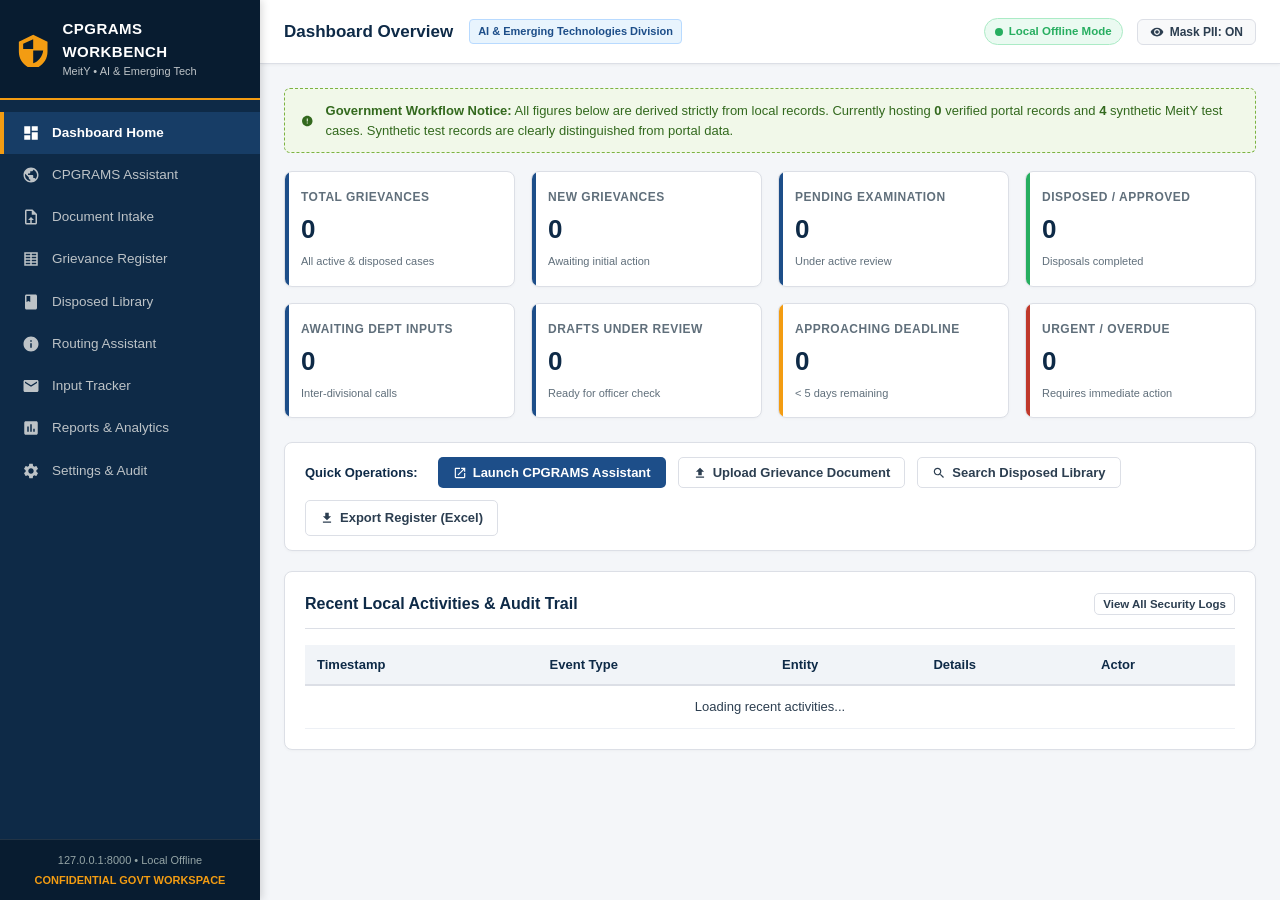
==== commit 592d158c: "feat: enable GitHub Pages deployment with interactive root dashboard" ====
--- a/frontend/index.html
+++ b/frontend/index.html
@@ -4,7 +4,7 @@
   <meta charset="UTF-8">
   <meta name="viewport" content="width=device-width, initial-scale=1.0">
   <title>CPGRAMS Personal Workbench — AI & Emerging Technologies Division, MeitY</title>
-  <link rel="stylesheet" href="/static/css/style.css">
+  <link rel="stylesheet" href="css/style.css">
 </head>
 <body>
   <div class="app-container">
@@ -1129,14 +1129,14 @@
   </div>
 
   <!-- Load Application Scripts -->
-  <script src="/static/js/app.js"></script>
-  <script src="/static/js/portal.js"></script>
-  <script src="/static/js/intake.js"></script>
-  <script src="/static/js/register.js"></script>
-  <script src="/static/js/precedents.js"></script>
-  <script src="/static/js/drafting.js"></script>
-  <script src="/static/js/correspondence.js"></script>
-  <script src="/static/js/reports.js"></script>
-  <script src="/static/js/settings.js"></script>
+  <script src="js/app.js"></script>
+  <script src="js/portal.js"></script>
+  <script src="js/intake.js"></script>
+  <script src="js/register.js"></script>
+  <script src="js/precedents.js"></script>
+  <script src="js/drafting.js"></script>
+  <script src="js/correspondence.js"></script>
+  <script src="js/reports.js"></script>
+  <script src="js/settings.js"></script>
 </body>
 </html>
--- a/frontend/css/style.css
+++ b/frontend/css/style.css
@@ -0,0 +1,591 @@
+/*
+CPGRAMS Personal Workbench - Official Theme
+Ministry of Electronics and Information Technology (MeitY), Government of India
+Clean, accessible, high-contrast, government-standard aesthetic.
+*/
+
+:root {
+  --meity-navy: #0e2a47;
+  --meity-blue: #1d4e89;
+  --meity-accent: #f39c12;
+  --meity-saffron: #f39c12;
+  --meity-green: #27ae60;
+  --meity-red: #c0392b;
+  --sidebar-width: 260px;
+  --bg-light: #f4f6f9;
+  --card-bg: #ffffff;
+  --border-color: #dcdfe6;
+  --text-main: #2c3e50;
+  --text-muted: #606f7b;
+  --header-height: 64px;
+}
+
+* {
+  box-sizing: border-box;
+  margin: 0;
+  padding: 0;
+}
+
+body {
+  font-family: -apple-system, BlinkMacSystemFont, "Segoe UI", Roboto, "Helvetica Neue", Arial, sans-serif;
+  background-color: var(--bg-light);
+  color: var(--text-main);
+  line-height: 1.5;
+  overflow-x: hidden;
+}
+
+/* App Layout */
+.app-container {
+  display: flex;
+  min-height: 100vh;
+}
+
+/* Sidebar */
+.sidebar {
+  width: var(--sidebar-width);
+  background-color: var(--meity-navy);
+  color: #ecf0f1;
+  display: flex;
+  flex-direction: column;
+  flex-shrink: 0;
+  position: fixed;
+  top: 0;
+  bottom: 0;
+  left: 0;
+  z-index: 100;
+  box-shadow: 2px 0 8px rgba(0,0,0,0.15);
+}
+
+.sidebar-header {
+  padding: 18px 16px;
+  background-color: #081c30;
+  border-bottom: 2px solid var(--meity-saffron);
+  display: flex;
+  align-items: center;
+  gap: 12px;
+}
+
+.sidebar-header img.emblem {
+  height: 38px;
+  width: auto;
+  filter: drop-shadow(0 0 2px rgba(255,255,255,0.6));
+}
+
+.sidebar-header-text h1 {
+  font-size: 15px;
+  font-weight: 700;
+  letter-spacing: 0.5px;
+  color: #ffffff;
+}
+
+.sidebar-header-text p {
+  font-size: 11px;
+  color: #bdc3c7;
+}
+
+.sidebar-nav {
+  list-style: none;
+  padding: 12px 0;
+  overflow-y: auto;
+  flex-grow: 1;
+}
+
+.nav-item {
+  display: flex;
+  align-items: center;
+  gap: 12px;
+  padding: 11px 18px;
+  color: #bdc3c7;
+  text-decoration: none;
+  font-size: 13.5px;
+  font-weight: 500;
+  transition: all 0.2s ease;
+  cursor: pointer;
+  border-left: 4px solid transparent;
+}
+
+.nav-item:hover {
+  background-color: rgba(255,255,255,0.06);
+  color: #ffffff;
+}
+
+.nav-item.active {
+  background-color: #173d66;
+  color: #ffffff;
+  border-left-color: var(--meity-saffron);
+  font-weight: 600;
+}
+
+.nav-item svg {
+  width: 18px;
+  height: 18px;
+  fill: currentColor;
+}
+
+.sidebar-footer {
+  padding: 12px 16px;
+  background-color: #081c30;
+  border-top: 1px solid rgba(255,255,255,0.1);
+  font-size: 11px;
+  color: #95a5a6;
+  text-align: center;
+}
+
+/* Main Content Area */
+.main-wrapper {
+  margin-left: var(--sidebar-width);
+  flex-grow: 1;
+  display: flex;
+  flex-direction: column;
+  min-height: 100vh;
+}
+
+/* Top App Header */
+.top-header {
+  height: var(--header-height);
+  background-color: #ffffff;
+  border-bottom: 1px solid var(--border-color);
+  display: flex;
+  align-items: center;
+  justify-content: space-between;
+  padding: 0 24px;
+  position: sticky;
+  top: 0;
+  z-index: 90;
+  box-shadow: 0 1px 3px rgba(0,0,0,0.05);
+}
+
+.top-header-left {
+  display: flex;
+  align-items: center;
+  gap: 16px;
+}
+
+.top-header-left h2 {
+  font-size: 17px;
+  font-weight: 700;
+  color: var(--meity-navy);
+}
+
+.badge-division {
+  background-color: #e8f4fd;
+  color: var(--meity-blue);
+  border: 1px solid #b8daff;
+  padding: 3px 8px;
+  border-radius: 4px;
+  font-size: 11px;
+  font-weight: 600;
+}
+
+.top-header-right {
+  display: flex;
+  align-items: center;
+  gap: 14px;
+}
+
+.security-pill {
+  display: flex;
+  align-items: center;
+  gap: 6px;
+  background-color: #eafaf1;
+  color: #27ae60;
+  border: 1px solid #abebc6;
+  padding: 4px 10px;
+  border-radius: 20px;
+  font-size: 11.5px;
+  font-weight: 600;
+}
+
+.security-pill-dot {
+  width: 8px;
+  height: 8px;
+  background-color: #27ae60;
+  border-radius: 50%;
+}
+
+.pii-toggle-btn {
+  background-color: #f8f9fa;
+  border: 1px solid var(--border-color);
+  padding: 5px 12px;
+  border-radius: 6px;
+  font-size: 12px;
+  font-weight: 600;
+  cursor: pointer;
+  display: flex;
+  align-items: center;
+  gap: 6px;
+  color: var(--text-main);
+  transition: all 0.2s;
+}
+
+.pii-toggle-btn:hover {
+  background-color: #e9ecef;
+}
+
+.pii-toggle-btn.active {
+  background-color: #fff3cd;
+  border-color: #ffeeba;
+  color: #856404;
+}
+
+/* Page Workspace View */
+.workspace-content {
+  padding: 24px;
+  flex-grow: 1;
+}
+
+.view-section {
+  display: none;
+}
+
+.view-section.active-view {
+  display: block;
+}
+
+/* Common Card & Grid Layouts */
+.card {
+  background-color: var(--card-bg);
+  border: 1px solid var(--border-color);
+  border-radius: 8px;
+  padding: 20px;
+  margin-bottom: 20px;
+  box-shadow: 0 1px 3px rgba(0,0,0,0.03);
+}
+
+.card-header {
+  display: flex;
+  align-items: center;
+  justify-content: space-between;
+  border-bottom: 1px solid var(--border-color);
+  padding-bottom: 12px;
+  margin-bottom: 16px;
+}
+
+.card-title {
+  font-size: 16px;
+  font-weight: 700;
+  color: var(--meity-navy);
+}
+
+.stats-grid {
+  display: grid;
+  grid-template-columns: repeat(auto-fit, minmax(210px, 1fr));
+  gap: 16px;
+  margin-bottom: 24px;
+}
+
+.stat-card {
+  background-color: #ffffff;
+  border: 1px solid var(--border-color);
+  border-radius: 8px;
+  padding: 16px;
+  position: relative;
+  overflow: hidden;
+  box-shadow: 0 1px 3px rgba(0,0,0,0.03);
+}
+
+.stat-card::before {
+  content: "";
+  position: absolute;
+  top: 0;
+  left: 0;
+  width: 4px;
+  height: 100%;
+  background-color: var(--meity-blue);
+}
+
+.stat-card.urgent::before { background-color: var(--meity-red); }
+.stat-card.approaching::before { background-color: var(--meity-saffron); }
+.stat-card.disposed::before { background-color: var(--meity-green); }
+
+.stat-label {
+  font-size: 12px;
+  font-weight: 600;
+  color: var(--text-muted);
+  text-transform: uppercase;
+  letter-spacing: 0.5px;
+  margin-bottom: 4px;
+}
+
+.stat-value {
+  font-size: 26px;
+  font-weight: 700;
+  color: var(--meity-navy);
+}
+
+.stat-subtitle {
+  font-size: 11px;
+  color: var(--text-muted);
+  margin-top: 4px;
+}
+
+/* Tables */
+.table-responsive {
+  width: 100%;
+  overflow-x: auto;
+}
+
+table.data-table {
+  width: 100%;
+  border-collapse: collapse;
+  font-size: 13px;
+  text-align: left;
+}
+
+table.data-table th {
+  background-color: #f1f4f8;
+  color: var(--meity-navy);
+  padding: 10px 12px;
+  font-weight: 600;
+  border-bottom: 2px solid var(--border-color);
+  white-space: nowrap;
+}
+
+table.data-table td {
+  padding: 11px 12px;
+  border-bottom: 1px solid #edf0f5;
+  color: var(--text-main);
+  vertical-align: middle;
+}
+
+table.data-table tr:hover td {
+  background-color: #f8fafc;
+}
+
+/* Badges */
+.badge {
+  display: inline-block;
+  padding: 3px 8px;
+  border-radius: 4px;
+  font-size: 11px;
+  font-weight: 600;
+}
+
+.badge-new { background-color: #e3f2fd; color: #1976d2; }
+.badge-exam { background-color: #fff9c4; color: #f57f17; }
+.badge-inputs { background-color: #f3e5f5; color: #7b1fa2; }
+.badge-draft { background-color: #e0f2f1; color: #00796b; }
+.badge-approved { background-color: #e8f5e9; color: #2e7d32; }
+.badge-disposed { background-color: #f1f8e9; color: #33691e; }
+
+.badge-urgent { background-color: #ffebee; color: #c62828; font-weight: 700; }
+.badge-approaching { background-color: #fff3e0; color: #e65100; font-weight: 700; }
+.badge-overdue { background-color: #ffcdd2; color: #b71c1c; font-weight: 700; }
+.badge-sample { background-color: #eceff1; color: #546e7a; border: 1px dashed #90a4ae; }
+
+/* Buttons */
+.btn {
+  display: inline-flex;
+  align-items: center;
+  gap: 6px;
+  padding: 7px 14px;
+  font-size: 13px;
+  font-weight: 600;
+  border-radius: 5px;
+  border: 1px solid transparent;
+  cursor: pointer;
+  transition: all 0.2s;
+  text-decoration: none;
+}
+
+.btn-primary {
+  background-color: var(--meity-blue);
+  color: #ffffff;
+}
+.btn-primary:hover {
+  background-color: #173d66;
+}
+
+.btn-success {
+  background-color: var(--meity-green);
+  color: #ffffff;
+}
+.btn-success:hover {
+  background-color: #219653;
+}
+
+.btn-warning {
+  background-color: var(--meity-saffron);
+  color: #ffffff;
+}
+.btn-warning:hover {
+  background-color: #d68910;
+}
+
+.btn-outline {
+  background-color: #ffffff;
+  border-color: var(--border-color);
+  color: var(--text-main);
+}
+.btn-outline:hover {
+  background-color: #f8f9fa;
+  border-color: #b0bec5;
+}
+
+.btn-danger {
+  background-color: #ffffff;
+  border-color: #e57373;
+  color: #c62828;
+}
+.btn-danger:hover {
+  background-color: #ffebee;
+}
+
+/* Modals */
+.modal-overlay {
+  display: none;
+  position: fixed;
+  top: 0;
+  left: 0;
+  right: 0;
+  bottom: 0;
+  background-color: rgba(0,0,0,0.5);
+  z-index: 1000;
+  align-items: center;
+  justify-content: center;
+  padding: 20px;
+}
+
+.modal-overlay.active {
+  display: flex;
+}
+
+.modal-dialog {
+  background-color: #ffffff;
+  border-radius: 8px;
+  width: 100%;
+  max-width: 780px;
+  max-height: 90vh;
+  display: flex;
+  flex-direction: column;
+  box-shadow: 0 10px 25px rgba(0,0,0,0.2);
+}
+
+.modal-header {
+  padding: 16px 20px;
+  border-bottom: 1px solid var(--border-color);
+  display: flex;
+  align-items: center;
+  justify-content: space-between;
+}
+
+.modal-header h3 {
+  font-size: 16px;
+  font-weight: 700;
+  color: var(--meity-navy);
+}
+
+.modal-body {
+  padding: 20px;
+  overflow-y: auto;
+  font-size: 13.5px;
+}
+
+.modal-footer {
+  padding: 14px 20px;
+  border-top: 1px solid var(--border-color);
+  display: flex;
+  align-items: center;
+  justify-content: flex-end;
+  gap: 10px;
+}
+
+/* Form Controls */
+.form-group {
+  margin-bottom: 14px;
+}
+
+.form-label {
+  display: block;
+  font-size: 12.5px;
+  font-weight: 600;
+  margin-bottom: 5px;
+  color: var(--meity-navy);
+}
+
+.form-control {
+  width: 100%;
+  padding: 8px 12px;
+  font-size: 13px;
+  border: 1px solid var(--border-color);
+  border-radius: 5px;
+  background-color: #ffffff;
+  color: var(--text-main);
+  outline: none;
+  transition: border-color 0.2s;
+}
+
+.form-control:focus {
+  border-color: var(--meity-blue);
+  box-shadow: 0 0 0 2px rgba(29, 78, 137, 0.15);
+}
+
+textarea.form-control {
+  min-height: 100px;
+  resize: vertical;
+  font-family: inherit;
+}
+
+/* Banner Notices */
+.alert-banner {
+  padding: 12px 16px;
+  border-radius: 6px;
+  font-size: 13px;
+  margin-bottom: 18px;
+  display: flex;
+  align-items: center;
+  gap: 12px;
+}
+
+.alert-info {
+  background-color: #e8f4fd;
+  border: 1px solid #b8daff;
+  color: #0c5460;
+}
+
+.alert-warning {
+  background-color: #fff3cd;
+  border: 1px solid #ffeeba;
+  color: #856404;
+}
+
+.alert-sample {
+  background-color: #f1f8e9;
+  border: 1px dashed #7cb342;
+  color: #33691e;
+}
+
+/* Diff Table */
+table.diff {
+  width: 100%;
+  font-family: monospace;
+  font-size: 12px;
+  border-collapse: collapse;
+}
+
+table.diff th {
+  background-color: #f1f4f8;
+  padding: 6px;
+  border: 1px solid #ddd;
+}
+
+table.diff td {
+  padding: 4px 6px;
+  border: 1px solid #eee;
+  vertical-align: top;
+}
+
+.diff_add {
+  background-color: #d4edda;
+  color: #155724;
+}
+
+.diff_chg {
+  background-color: #fff3cd;
+  color: #856404;
+}
+
+.diff_sub {
+  background-color: #f8d7da;
+  color: #721c24;
+}
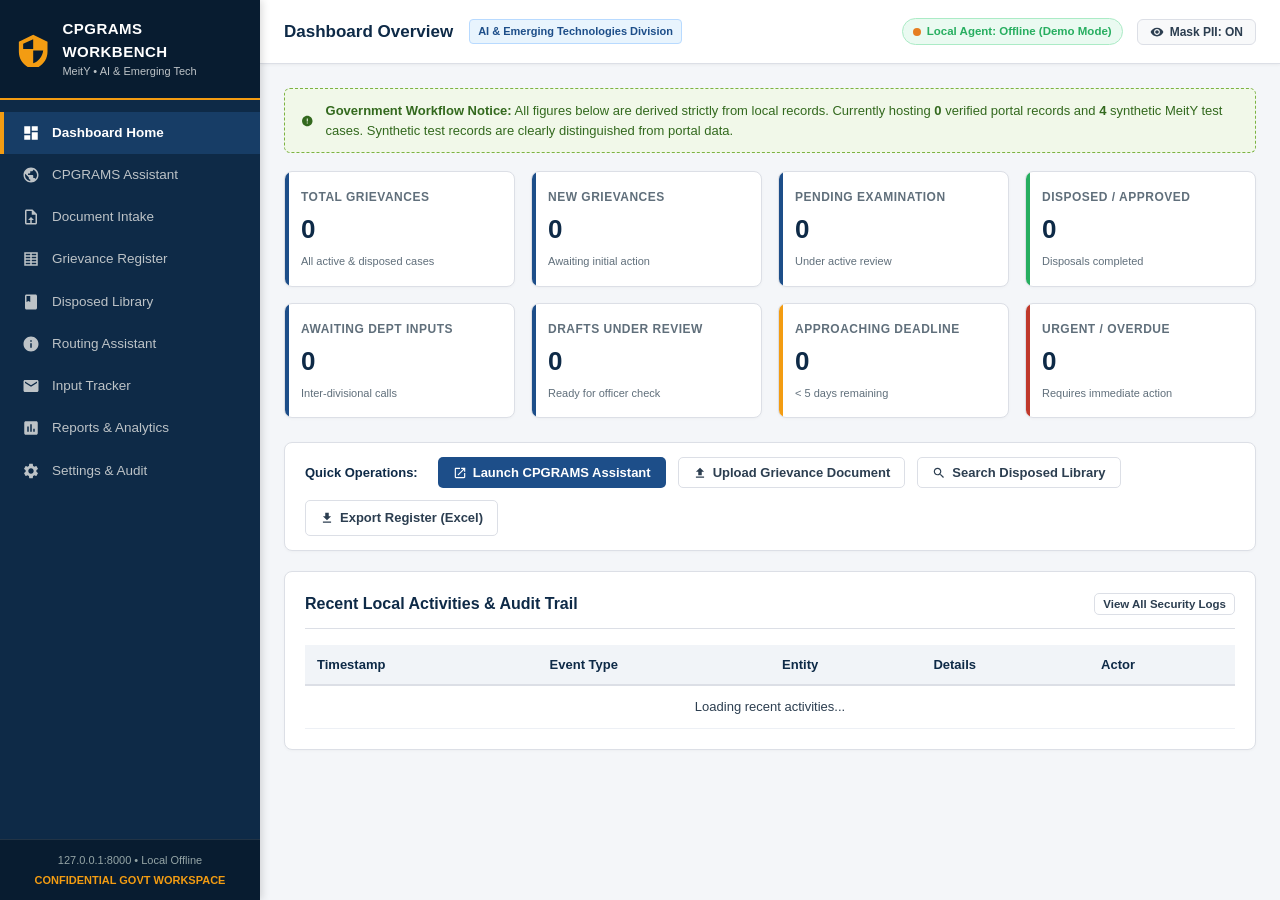
==== commit f605810c: "feat: Implement 9-stage authorized disposal workflow, live portal DOM verification, and secure hybri" ====
--- a/frontend/index.html
+++ b/frontend/index.html
@@ -74,9 +74,9 @@
           <span class="badge-division">AI & Emerging Technologies Division</span>
         </div>
         <div class="top-header-right">
-          <div class="security-pill">
-            <span class="security-pill-dot"></span>
-            <span>Local Offline Mode</span>
+          <div id="bridge-status-pill" class="security-pill" style="cursor: pointer;" onclick="App.openBridgeModal()" title="Click to view Local Integration Agent pairing status">
+            <span id="bridge-pill-dot" class="security-pill-dot"></span>
+            <span id="bridge-pill-text">Local Agent: Checking...</span>
           </div>
           <button id="pii-toggle-btn" class="pii-toggle-btn" title="Toggle Privacy Masking for Applicant Names & Contacts">
             <svg viewBox="0 0 24 24" width="14" height="14" fill="currentColor"><path d="M12 4.5C7 4.5 2.73 7.61 1 12c1.73 4.39 6 7.5 11 7.5s9.27-3.11 11-7.5c-1.73-4.39-6-7.5-11-7.5zM12 17c-2.76 0-5-2.24-5-5s2.24-5 5-5 5 2.24 5 5-2.24 5-5 5zm0-8c-1.66 0-3 1.34-3 3s1.34 3 3 3 3-1.34 3-3-1.34-3-3-3z"/></svg>
@@ -464,8 +464,8 @@
                     <th>Received</th>
                     <th>Applicant</th>
                     <th>Category</th>
-                    <th>Status</th>
-                    <th>Priority</th>
+                    <th>Portal Status</th>
+                    <th>Workflow State</th>
                     <th>Deadline Norm</th>
                     <th>Actions</th>
                   </tr>
@@ -509,6 +509,7 @@
                 </div>
               </div>
               <div style="display: flex; gap: 10px; align-items: center;">
+                <span id="case-header-workflow-badge"></span>
                 <span id="case-header-status-badge"></span>
                 <span id="case-header-deadline-badge"></span>
               </div>
@@ -516,7 +517,7 @@
           </div>
 
           <!-- Case Workspace Tabs -->
-          <div style="display: flex; gap: 6px; border-bottom: 2px solid var(--border-color); margin-bottom: 16px;">
+          <div style="display: flex; gap: 6px; border-bottom: 2px solid var(--border-color); margin-bottom: 16px; overflow-x: auto;">
             <button class="btn btn-outline case-tab active" data-tab="tab-case-narrative" onclick="CaseWorkspace.switchTab('tab-case-narrative')">
               1. Case Narrative & Details
             </button>
@@ -535,6 +536,9 @@
             <button class="btn btn-outline case-tab" data-tab="tab-case-history" onclick="CaseWorkspace.switchTab('tab-case-history')">
               6. Audit & Action History
             </button>
+            <button class="btn btn-outline case-tab" data-tab="tab-case-disposal" onclick="CaseWorkspace.switchTab('tab-case-disposal')">
+              7. Official Portal Disposal & Verification
+            </button>
           </div>
 
           <!-- TAB 1: Case Narrative -->
@@ -742,6 +746,104 @@
                   </thead>
                   <tbody id="case-audit-tbody"></tbody>
                 </table>
+              </div>
+            </div>
+          </div>
+
+          <!-- TAB 7: Official Portal Disposal & Verification (9-State Workflow) -->
+          <div id="tab-case-disposal" class="case-tab-content" style="display: none;">
+            <!-- 9-Stage Operational Workflow Visual Pipeline -->
+            <div class="card" style="margin-bottom: 16px;">
+              <div class="card-header">
+                <div class="card-title">CPGRAMS 9-Stage Operational Workflow Pipeline</div>
+                <span id="disposal-state-badge" class="badge badge-exam">Workflow State: Retrieved</span>
+              </div>
+              <div class="workflow-stepper">
+                <div class="step-item" id="step-retrieved"><span class="step-circle">1</span><span>Retrieved</span></div>
+                <div class="step-arrow">→</div>
+                <div class="step-item" id="step-analyzed"><span class="step-circle">2</span><span>Analyzed</span></div>
+                <div class="step-arrow">→</div>
+                <div class="step-item" id="step-drafted"><span class="step-circle">3</span><span>Draft Prepared</span></div>
+                <div class="step-arrow">→</div>
+                <div class="step-item" id="step-reviewing"><span class="step-circle">4</span><span>Under Review</span></div>
+                <div class="step-arrow">→</div>
+                <div class="step-item" id="step-approved"><span class="step-circle">5</span><span>Approved</span></div>
+                <div class="step-arrow">→</div>
+                <div class="step-item" id="step-submitting"><span class="step-circle">6</span><span>Submitting</span></div>
+                <div class="step-arrow">→</div>
+                <div class="step-item" id="step-confirmed"><span class="step-circle">7</span><span>Official Confirmed</span></div>
+              </div>
+            </div>
+
+            <!-- Pre-submission Verification Checklist & Staging Actions -->
+            <div style="display: grid; grid-template-columns: 1fr 1fr; gap: 16px;">
+              <!-- Left: Checklist -->
+              <div class="card">
+                <div class="card-header">
+                  <div class="card-title">Pre-Disposal Compliance Checklist</div>
+                  <button class="btn btn-outline" style="font-size: 11px; padding: 3px 6px;" onclick="DisposalManager.refreshChecklist()">Refresh Checks</button>
+                </div>
+                <div id="disposal-checklist-items" style="display: flex; flex-direction: column; gap: 8px;">
+                  <!-- Dynamic check items -->
+                </div>
+                <div class="alert-banner alert-warning" style="margin-top: 14px; font-size: 12px; padding: 8px 12px;">
+                  <strong>Strict MeitY Rule:</strong> A case is never marked as Disposed in the dashboard until verified by the official CPGRAMS portal DOM or confirmed with an official disposal receipt reference.
+                </div>
+              </div>
+
+              <!-- Right: Disposal Action Controls -->
+              <div class="card">
+                <div class="card-header">
+                  <div class="card-title">Authorized Disposal Action</div>
+                </div>
+                <div class="form-group">
+                  <label class="form-label">Disposal Category:</label>
+                  <select id="disposal-category-select" class="form-control">
+                    <option value="Closed with reply">Closed with reply (Official disposal with substantive reply)</option>
+                    <option value="Transferred to other Ministry / Department">Transferred to other Ministry / Department</option>
+                    <option value="Sub-judice / Ineligible Matter">Sub-judice / Outside Scope of CPGRAMS</option>
+                    <option value="Interim Reply / Substantive Action in Progress">Interim Reply / Substantive Action in Progress</option>
+                  </select>
+                </div>
+                <div class="form-group">
+                  <label class="form-label">Disposal Remarks / Action Summary:</label>
+                  <textarea id="disposal-remarks-input" class="form-control" style="min-height: 70px; font-size: 13px;" placeholder="Enter official disposal remarks or notes for audit trail..."></textarea>
+                </div>
+
+                <div style="display: flex; flex-direction: column; gap: 8px; margin-top: 12px;">
+                  <button id="btn-initiate-disposal" class="btn btn-primary" style="width: 100%; justify-content: center; font-weight: 700; background: #27ae60;" onclick="DisposalManager.openDualConfirmModal()">
+                    🚀 Initiate Verified Portal Disposal
+                  </button>
+                  <div style="display: flex; gap: 8px;">
+                    <button class="btn btn-outline" style="flex: 1; font-size: 11.5px; padding: 6px 4px;" onclick="DisposalManager.verifyPortalStatus()">
+                      🔍 Check Portal Status
+                    </button>
+                    <button class="btn btn-outline" style="flex: 1; font-size: 11.5px; padding: 6px 4px;" onclick="DisposalManager.openManualVerifyModal()">
+                      📝 Manual Audit Verify
+                    </button>
+                    <button class="btn btn-outline" style="font-size: 11.5px; padding: 6px 4px; color: #c0392b;" onclick="DisposalManager.abortStaging()">
+                      Cancel Staging
+                    </button>
+                  </div>
+                </div>
+              </div>
+            </div>
+
+            <!-- Portal Verification Details Card -->
+            <div id="disposal-receipt-card" class="card" style="margin-top: 16px; display: none;">
+              <div class="card-header" style="background: #e8f8f5; border-bottom: 1px solid #a3e4d7;">
+                <div class="card-title" style="color: #0e6251;">🛡️ Official CPGRAMS Disposal Verification Receipt</div>
+                <span class="badge badge-approved">Official Record Updated</span>
+              </div>
+              <div style="display: grid; grid-template-columns: repeat(auto-fit, minmax(200px, 1fr)); gap: 12px; margin-bottom: 12px;">
+                <div><span style="font-size: 12px; color: var(--text-muted);">Registration No:</span><div id="receipt-reg-no" style="font-weight: 700;"></div></div>
+                <div><span style="font-size: 12px; color: var(--text-muted);">Portal Confirmation ID:</span><div id="receipt-conf-id" style="font-weight: 700; color: #16a085;"></div></div>
+                <div><span style="font-size: 12px; color: var(--text-muted);">Verification Timestamp:</span><div id="receipt-timestamp" style="font-weight: 700;"></div></div>
+                <div><span style="font-size: 12px; color: var(--text-muted);">Verification Method:</span><div id="receipt-method" style="font-weight: 700;"></div></div>
+              </div>
+              <div>
+                <span style="font-size: 12px; color: var(--text-muted);">Verified Reply Text Recorded on CPGRAMS:</span>
+                <div id="receipt-reply-text" style="background: #ffffff; padding: 10px; border: 1px solid #d1f2eb; border-radius: 4px; font-size: 13px; max-height: 150px; overflow-y: auto; white-space: pre-wrap; margin-top: 4px;"></div>
               </div>
             </div>
           </div>
@@ -1128,13 +1230,104 @@
     </div>
   </div>
 
+  <!-- Dual-Confirmation Disposal Modal -->
+  <div id="disposal-confirm-modal" class="modal-overlay">
+    <div class="modal-card" style="max-width: 650px;">
+      <div class="modal-header" style="background: #1b2a47; color: white;">
+        <div class="card-title" style="color: white;">CONFIRM AUTHORIZED CPGRAMS DISPOSAL ACTION</div>
+        <button class="modal-close" style="color: white;" onclick="DisposalManager.closeDualConfirmModal()">✕</button>
+      </div>
+      <div style="padding: 16px 20px;">
+        <div class="alert-banner alert-warning" style="margin-bottom: 14px;">
+          <div>
+            <strong>IMPORTANT NOTICE:</strong> You are about to initiate an official disposal action for case <strong id="modal-confirm-reg"></strong>. 
+            This action will stage the approved reply directly into your official CPGRAMS session.
+          </div>
+        </div>
+        <div style="margin-bottom: 12px;">
+          <label class="form-label">Approved Reply Preview (Text being submitted):</label>
+          <div id="modal-confirm-reply-preview" style="max-height: 180px; overflow-y: auto; background: #f8fafc; padding: 10px; border: 1px solid var(--border-color); font-size: 12.5px; white-space: pre-wrap; border-radius: 4px;"></div>
+        </div>
+        <div style="margin-bottom: 16px; background: #fdfefe; border: 1px solid #ebedef; padding: 10px; border-radius: 4px; font-size: 12px;">
+          <label style="display: flex; gap: 8px; align-items: flex-start; cursor: pointer;">
+            <input type="checkbox" id="modal-confirm-ack" style="margin-top: 2px;">
+            <span>I confirm that I have verified the case facts, the draft has been approved by the competent authority in MeitY, and the reply conforms to Government of India guidelines. I authorize initiating this action.</span>
+          </label>
+        </div>
+        <div style="display: flex; justify-content: flex-end; gap: 10px;">
+          <button class="btn btn-outline" onclick="DisposalManager.closeDualConfirmModal()">Cancel</button>
+          <button id="modal-confirm-submit-btn" class="btn btn-primary" style="background: #27ae60;" onclick="DisposalManager.executeInitiation()">Authorize & Stage Disposal</button>
+        </div>
+      </div>
+    </div>
+  </div>
+
+  <!-- Manual Audit Verification Modal -->
+  <div id="disposal-manual-modal" class="modal-overlay">
+    <div class="modal-card" style="max-width: 500px;">
+      <div class="modal-header">
+        <div class="card-title">Manual Officer Audit Verification</div>
+        <button class="modal-close" onclick="DisposalManager.closeManualVerifyModal()">✕</button>
+      </div>
+      <div style="padding: 16px 20px;">
+        <p style="font-size: 12.5px; color: var(--text-muted); margin-bottom: 12px;">
+          If you have completed the disposal directly in your open CPGRAMS browser window, record the official portal transaction/receipt reference below to verify and finalize the case in your register.
+        </p>
+        <div class="form-group">
+          <label class="form-label">CPGRAMS Confirmation Reference / Receipt No: *</label>
+          <input type="text" id="manual-verify-conf-id" class="form-control" placeholder="e.g. CPGRAMS-DISP-2026-98124 or Order Ref">
+        </div>
+        <div class="form-group">
+          <label class="form-label">Officer Audit Notes / Remarks:</label>
+          <textarea id="manual-verify-notes" class="form-control" style="min-height: 60px;" placeholder="Optional remarks on portal submission..."></textarea>
+        </div>
+        <div style="display: flex; justify-content: flex-end; gap: 10px; margin-top: 16px;">
+          <button class="btn btn-outline" onclick="DisposalManager.closeManualVerifyModal()">Cancel</button>
+          <button class="btn btn-primary" onclick="DisposalManager.submitManualVerification()">Confirm Verification Audit</button>
+        </div>
+      </div>
+    </div>
+  </div>
+
+  <!-- Local Agent Bridge Modal -->
+  <div id="bridge-modal" class="modal-overlay">
+    <div class="modal-card" style="max-width: 520px;">
+      <div class="modal-header">
+        <div class="card-title">Local Integration Agent Pairing</div>
+        <button class="modal-close" onclick="App.closeBridgeModal()">✕</button>
+      </div>
+      <div style="padding: 16px 20px;">
+        <div style="display: flex; align-items: center; gap: 12px; margin-bottom: 14px; padding: 12px; background: #f8fafc; border-radius: 6px;">
+          <div id="bridge-modal-status-dot" style="width: 14px; height: 14px; border-radius: 50%; background: #27ae60;"></div>
+          <div>
+            <div id="bridge-modal-status-title" style="font-weight: 700; font-size: 14px;">Connected to Local Agent</div>
+            <div id="bridge-modal-status-desc" style="font-size: 12px; color: var(--text-muted);">http://127.0.0.1:8000</div>
+          </div>
+        </div>
+        <p style="font-size: 12.5px; line-height: 1.5; color: var(--text-muted); margin-bottom: 12px;">
+          The CPGRAMS Personal Workbench uses a secure local bridge. When using this dashboard on GitHub Pages, the browser communicates strictly with your local workstation (<code>127.0.0.1:8000</code>). No sensitive grievance text or credentials ever leave your machine.
+        </p>
+        <div class="form-group">
+          <label class="form-label">Local Agent Bridge Token (Pairing Key):</label>
+          <input type="text" id="bridge-token-input" class="form-control" placeholder="Enter your local agent token...">
+        </div>
+        <div style="display: flex; justify-content: space-between; align-items: center; margin-top: 14px;">
+          <button class="btn btn-outline" onclick="App.testBridgeConnection()">Re-test Local Connection</button>
+          <button class="btn btn-primary" onclick="App.saveBridgeToken()">Save Pairing Key</button>
+        </div>
+      </div>
+    </div>
+  </div>
+
   <!-- Load Application Scripts -->
+  <script src="js/mock_data.js"></script>
   <script src="js/app.js"></script>
   <script src="js/portal.js"></script>
   <script src="js/intake.js"></script>
   <script src="js/register.js"></script>
   <script src="js/precedents.js"></script>
   <script src="js/drafting.js"></script>
+  <script src="js/disposal.js"></script>
   <script src="js/correspondence.js"></script>
   <script src="js/reports.js"></script>
   <script src="js/settings.js"></script>
--- a/frontend/css/style.css
+++ b/frontend/css/style.css
@@ -589,3 +589,98 @@
   background-color: #f8d7da;
   color: #721c24;
 }
+
+/* 9-Stage Workflow Stepper */
+.workflow-stepper {
+  display: flex;
+  align-items: center;
+  justify-content: space-between;
+  background: #f8fafc;
+  padding: 12px 16px;
+  border-radius: 6px;
+  border: 1px solid var(--border-color);
+  overflow-x: auto;
+  gap: 6px;
+}
+
+.step-item {
+  display: flex;
+  align-items: center;
+  gap: 6px;
+  font-size: 11.5px;
+  color: var(--text-muted);
+  white-space: nowrap;
+}
+
+.step-circle {
+  width: 20px;
+  height: 20px;
+  border-radius: 50%;
+  background: #e2e8f0;
+  color: #475569;
+  font-size: 10.5px;
+  font-weight: 700;
+  display: flex;
+  align-items: center;
+  justify-content: center;
+}
+
+.step-item.active {
+  color: var(--meity-navy);
+  font-weight: 700;
+}
+
+.step-item.active .step-circle {
+  background: var(--meity-blue);
+  color: #ffffff;
+}
+
+.step-item.completed {
+  color: #27ae60;
+  font-weight: 600;
+}
+
+.step-item.completed .step-circle {
+  background: #27ae60;
+  color: #ffffff;
+}
+
+.step-item.alert {
+  color: #e67e22;
+  font-weight: 700;
+}
+
+.step-item.alert .step-circle {
+  background: #e67e22;
+  color: #ffffff;
+}
+
+.step-arrow {
+  color: #cbd5e1;
+  font-size: 12px;
+}
+
+/* Pre-disposal Checklist Item */
+.checklist-item {
+  display: flex;
+  align-items: center;
+  gap: 10px;
+  font-size: 12.5px;
+  padding: 8px 12px;
+  background: #ffffff;
+  border: 1px solid var(--border-color);
+  border-radius: 4px;
+}
+
+.checklist-icon {
+  font-size: 13px;
+  font-weight: bold;
+}
+
+.checklist-icon.pass {
+  color: #27ae60;
+}
+
+.checklist-icon.fail {
+  color: #e74c3c;
+}
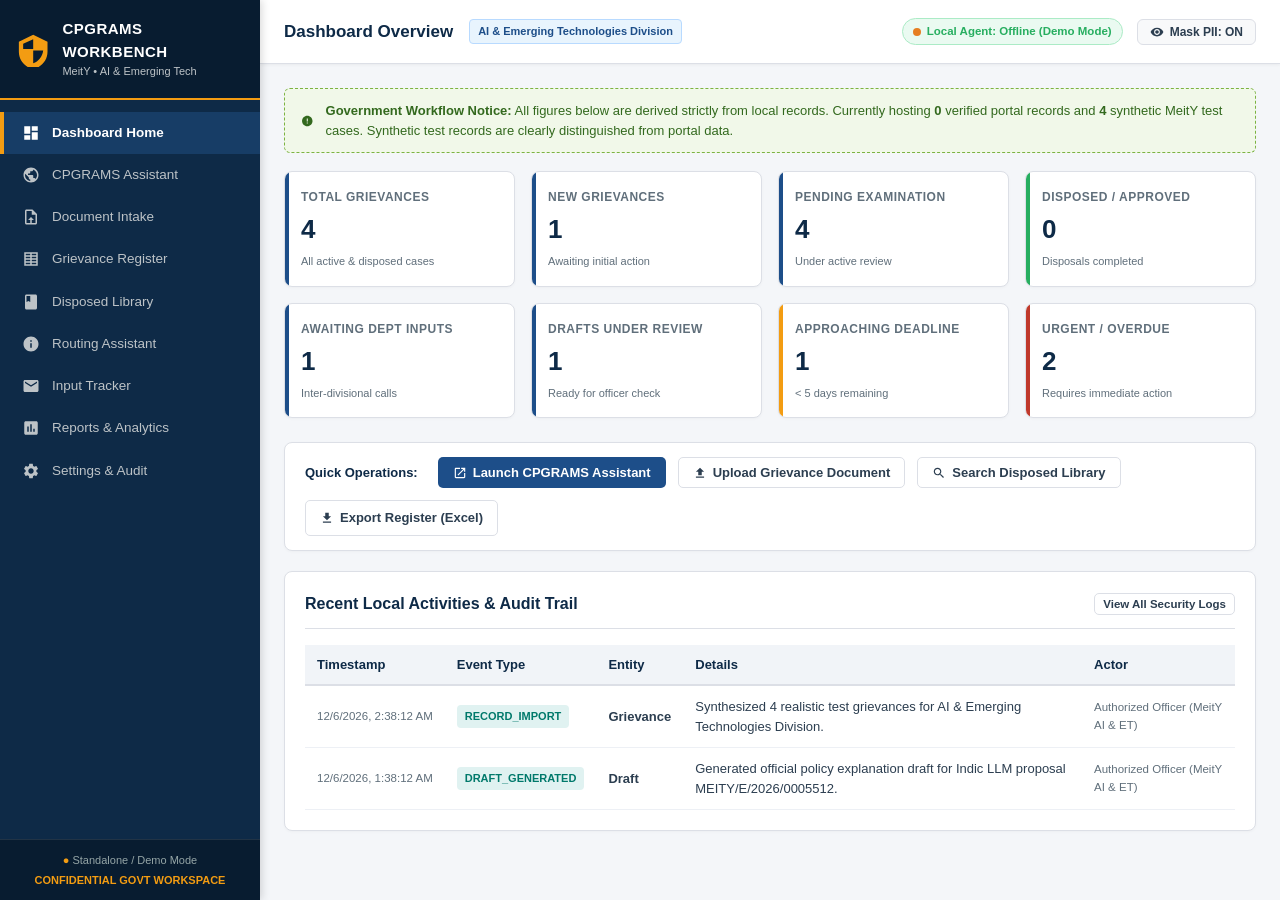
==== commit f40b5ae8: "fix: Resolve register & precedents syntax errors, add PNA headers, and dynamic agent status display" ====
--- a/frontend/index.html
+++ b/frontend/index.html
@@ -60,7 +60,7 @@
       </ul>
 
       <div class="sidebar-footer">
-        <div>127.0.0.1:8000 • Local Offline</div>
+        <div id="sidebar-status-text"><span style="color: #f39c12;">●</span> Standalone / Demo Mode</div>
         <div style="margin-top: 3px; font-weight: 600; color: #f39c12;">CONFIDENTIAL GOVT WORKSPACE</div>
       </div>
     </aside>
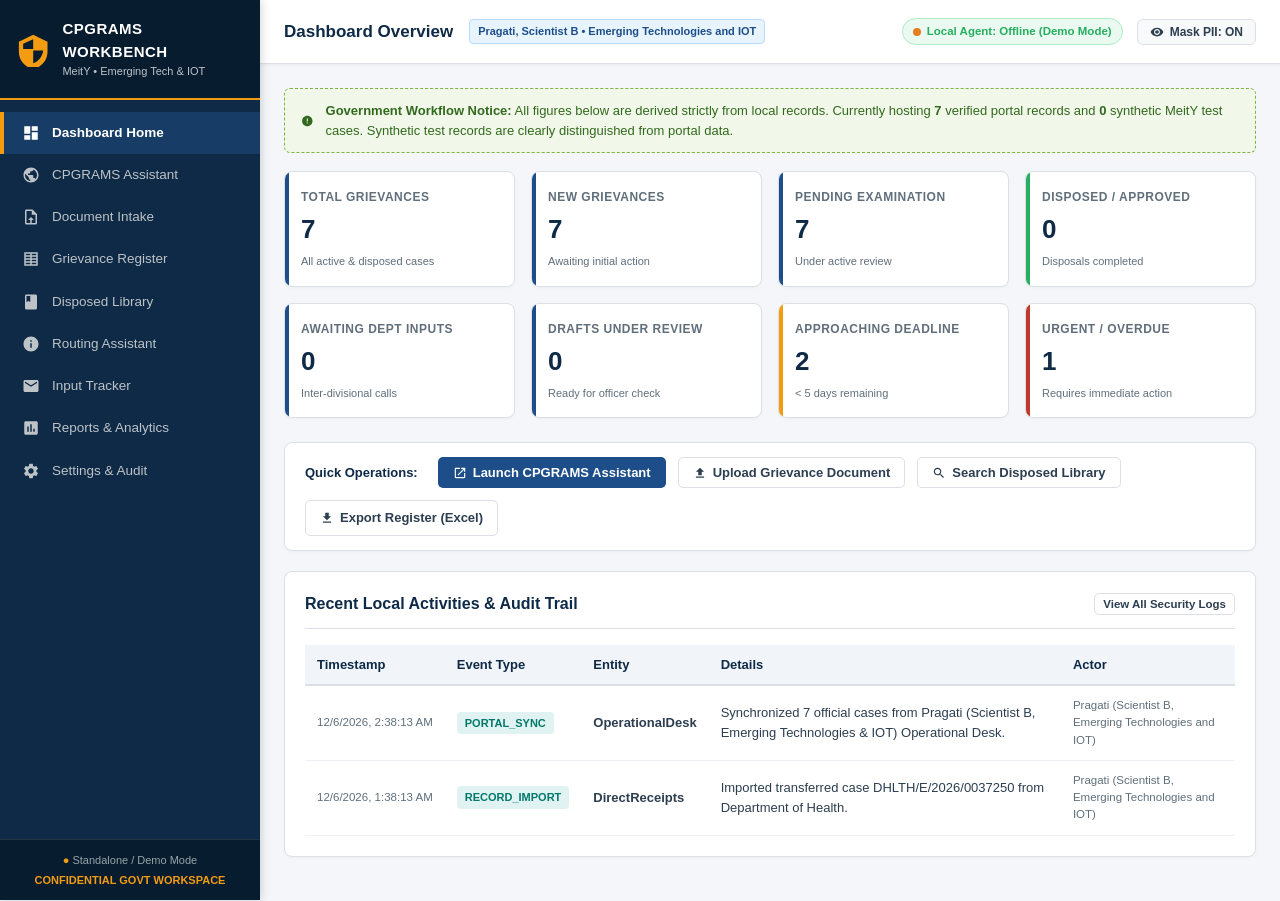
==== commit aa95cec1: "feat: Synchronize 7 live official grievances from Pragati (Scientist B, Emerging Technologies & IOT)" ====
--- a/frontend/index.html
+++ b/frontend/index.html
@@ -16,7 +16,7 @@
         </svg>
         <div class="sidebar-header-text">
           <h1>CPGRAMS WORKBENCH</h1>
-          <p>MeitY • AI & Emerging Tech</p>
+          <p>MeitY • Emerging Tech & IOT</p>
         </div>
       </div>
 
@@ -71,7 +71,7 @@
       <header class="top-header">
         <div class="top-header-left">
           <h2 id="current-view-title">Dashboard Overview</h2>
-          <span class="badge-division">AI & Emerging Technologies Division</span>
+          <span class="badge-division">Pragati, Scientist B • Emerging Technologies and IOT</span>
         </div>
         <div class="top-header-right">
           <div id="bridge-status-pill" class="security-pill" style="cursor: pointer;" onclick="App.openBridgeModal()" title="Click to view Local Integration Agent pairing status">
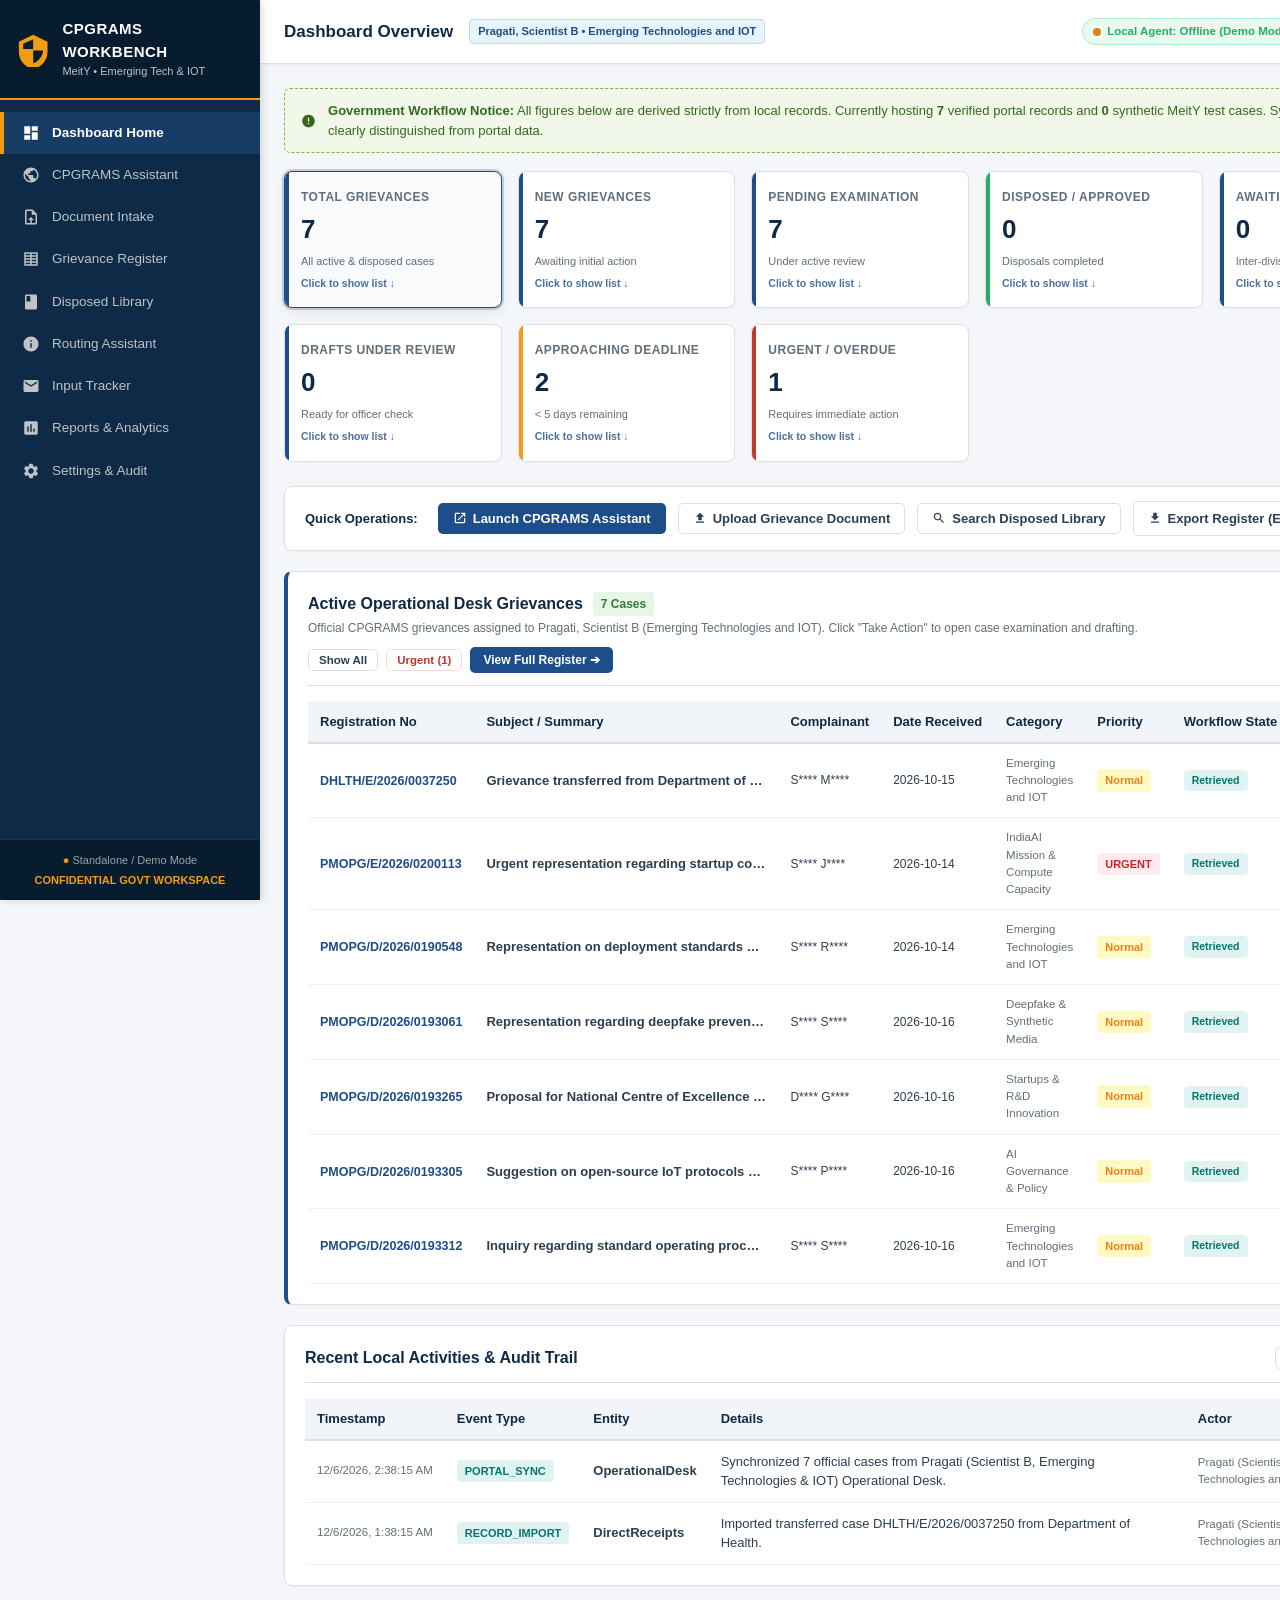
==== commit 300de09d: "feat: Add interactive click-to-filter stat cards and direct Take Action grievance list on Dashboard " ====
--- a/frontend/index.html
+++ b/frontend/index.html
@@ -102,47 +102,55 @@
             </div>
           </div>
 
-          <!-- Stats Grid -->
+          <!-- Stats Grid with Click-to-Filter Action -->
           <div class="stats-grid">
-            <div class="stat-card">
+            <div class="stat-card active-filter" id="card-filter-all" onclick="App.filterDashboardList('all')" title="Click to show all active grievances">
               <div class="stat-label">Total Grievances</div>
               <div class="stat-value" id="stat-total">0</div>
               <div class="stat-subtitle">All active & disposed cases</div>
-            </div>
-            <div class="stat-card">
+              <div class="click-hint">Click to show list ↓</div>
+            </div>
+            <div class="stat-card" id="card-filter-new" onclick="App.filterDashboardList('new')" title="Click to show new grievances">
               <div class="stat-label">New Grievances</div>
               <div class="stat-value" id="stat-new">0</div>
               <div class="stat-subtitle">Awaiting initial action</div>
-            </div>
-            <div class="stat-card">
+              <div class="click-hint">Click to show list ↓</div>
+            </div>
+            <div class="stat-card" id="card-filter-pending" onclick="App.filterDashboardList('pending')" title="Click to show pending grievances">
               <div class="stat-label">Pending Examination</div>
               <div class="stat-value" id="stat-pending">0</div>
               <div class="stat-subtitle">Under active review</div>
-            </div>
-            <div class="stat-card disposed">
+              <div class="click-hint">Click to show list ↓</div>
+            </div>
+            <div class="stat-card disposed" id="card-filter-disposed" onclick="App.filterDashboardList('disposed')" title="Click to show disposed cases">
               <div class="stat-label">Disposed / Approved</div>
               <div class="stat-value" id="stat-disposed">0</div>
               <div class="stat-subtitle">Disposals completed</div>
-            </div>
-            <div class="stat-card">
+              <div class="click-hint">Click to show list ↓</div>
+            </div>
+            <div class="stat-card" id="card-filter-inputs" onclick="App.filterDashboardList('inputs')" title="Click to show cases awaiting departmental inputs">
               <div class="stat-label">Awaiting Dept Inputs</div>
               <div class="stat-value" id="stat-inputs">0</div>
               <div class="stat-subtitle">Inter-divisional calls</div>
-            </div>
-            <div class="stat-card">
+              <div class="click-hint">Click to show list ↓</div>
+            </div>
+            <div class="stat-card" id="card-filter-drafts" onclick="App.filterDashboardList('drafts')" title="Click to show drafts awaiting review">
               <div class="stat-label">Drafts Under Review</div>
               <div class="stat-value" id="stat-drafts">0</div>
               <div class="stat-subtitle">Ready for officer check</div>
-            </div>
-            <div class="stat-card approaching">
+              <div class="click-hint">Click to show list ↓</div>
+            </div>
+            <div class="stat-card approaching" id="card-filter-approaching" onclick="App.filterDashboardList('approaching')" title="Click to show cases with approaching deadlines">
               <div class="stat-label">Approaching Deadline</div>
               <div class="stat-value" id="stat-approaching">0</div>
               <div class="stat-subtitle">&lt; 5 days remaining</div>
-            </div>
-            <div class="stat-card urgent">
+              <div class="click-hint">Click to show list ↓</div>
+            </div>
+            <div class="stat-card urgent" id="card-filter-urgent" onclick="App.filterDashboardList('urgent')" title="Click to show urgent cases">
               <div class="stat-label">Urgent / Overdue</div>
               <div class="stat-value" id="stat-urgent">0</div>
               <div class="stat-subtitle">Requires immediate action</div>
+              <div class="click-hint">Click to show list ↓</div>
             </div>
           </div>
 
@@ -166,6 +174,46 @@
                 <svg viewBox="0 0 24 24" width="14" height="14" fill="currentColor"><path d="M19 9h-4V3H9v6H5l7 7 7-7zM5 18v2h14v-2H5z"/></svg>
                 Export Register (Excel)
               </a>
+            </div>
+          </div>
+
+          <!-- Interactive Operational Desk Grievances Section -->
+          <div id="dash-grievances-card" class="card" style="border-left: 4px solid var(--meity-blue);">
+            <div class="card-header" style="flex-wrap: wrap; gap: 10px;">
+              <div>
+                <div class="card-title" id="dash-list-heading" style="display: flex; align-items: center; gap: 10px;">
+                  <span>Active Operational Desk Grievances</span>
+                  <span id="dash-list-badge" class="badge badge-approved" style="font-size: 12px;">7 Cases</span>
+                </div>
+                <div style="font-size: 12px; color: var(--text-muted); margin-top: 3px;">
+                  Official CPGRAMS grievances assigned to Pragati, Scientist B (Emerging Technologies and IOT). Click "Take Action" to open case examination and drafting.
+                </div>
+              </div>
+              <div style="display: flex; gap: 8px; align-items: center; flex-wrap: wrap;">
+                <button class="btn btn-outline" style="font-size: 11.5px; padding: 4px 10px;" onclick="App.filterDashboardList('all')">Show All</button>
+                <button class="btn btn-outline" style="font-size: 11.5px; padding: 4px 10px; color: var(--meity-red); border-color: #f8d7da;" onclick="App.filterDashboardList('urgent')">Urgent (1)</button>
+                <button class="btn btn-primary" style="font-size: 12px; padding: 5px 12px;" onclick="App.switchView('register')">View Full Register ➔</button>
+              </div>
+            </div>
+
+            <div class="table-responsive">
+              <table class="data-table">
+                <thead>
+                  <tr>
+                    <th>Registration No</th>
+                    <th>Subject / Summary</th>
+                    <th>Complainant</th>
+                    <th>Date Received</th>
+                    <th>Category</th>
+                    <th>Priority</th>
+                    <th>Workflow State</th>
+                    <th>Action</th>
+                  </tr>
+                </thead>
+                <tbody id="dash-grievances-tbody">
+                  <tr><td colspan="8" style="text-align:center;">Loading operational grievances...</td></tr>
+                </tbody>
+              </table>
             </div>
           </div>
 
--- a/frontend/css/style.css
+++ b/frontend/css/style.css
@@ -282,6 +282,21 @@
   position: relative;
   overflow: hidden;
   box-shadow: 0 1px 3px rgba(0,0,0,0.03);
+  cursor: pointer;
+  transition: all 0.2s cubic-bezier(0.4, 0, 0.2, 1);
+  user-select: none;
+}
+
+.stat-card:hover {
+  transform: translateY(-3px);
+  box-shadow: 0 6px 16px rgba(0,0,0,0.08);
+  border-color: #cbd5e1;
+}
+
+.stat-card.active-filter {
+  border-color: var(--meity-blue);
+  box-shadow: 0 0 0 2px rgba(18, 59, 107, 0.2), 0 4px 12px rgba(0,0,0,0.08);
+  background-color: #f8fafc;
 }
 
 .stat-card::before {
@@ -297,6 +312,22 @@
 .stat-card.urgent::before { background-color: var(--meity-red); }
 .stat-card.approaching::before { background-color: var(--meity-saffron); }
 .stat-card.disposed::before { background-color: var(--meity-green); }
+
+.stat-card .click-hint {
+  font-size: 10.5px;
+  color: var(--meity-blue);
+  font-weight: 600;
+  margin-top: 6px;
+  display: flex;
+  align-items: center;
+  gap: 4px;
+  opacity: 0.8;
+}
+
+.stat-card:hover .click-hint {
+  opacity: 1;
+  text-decoration: underline;
+}
 
 .stat-label {
   font-size: 12px;
